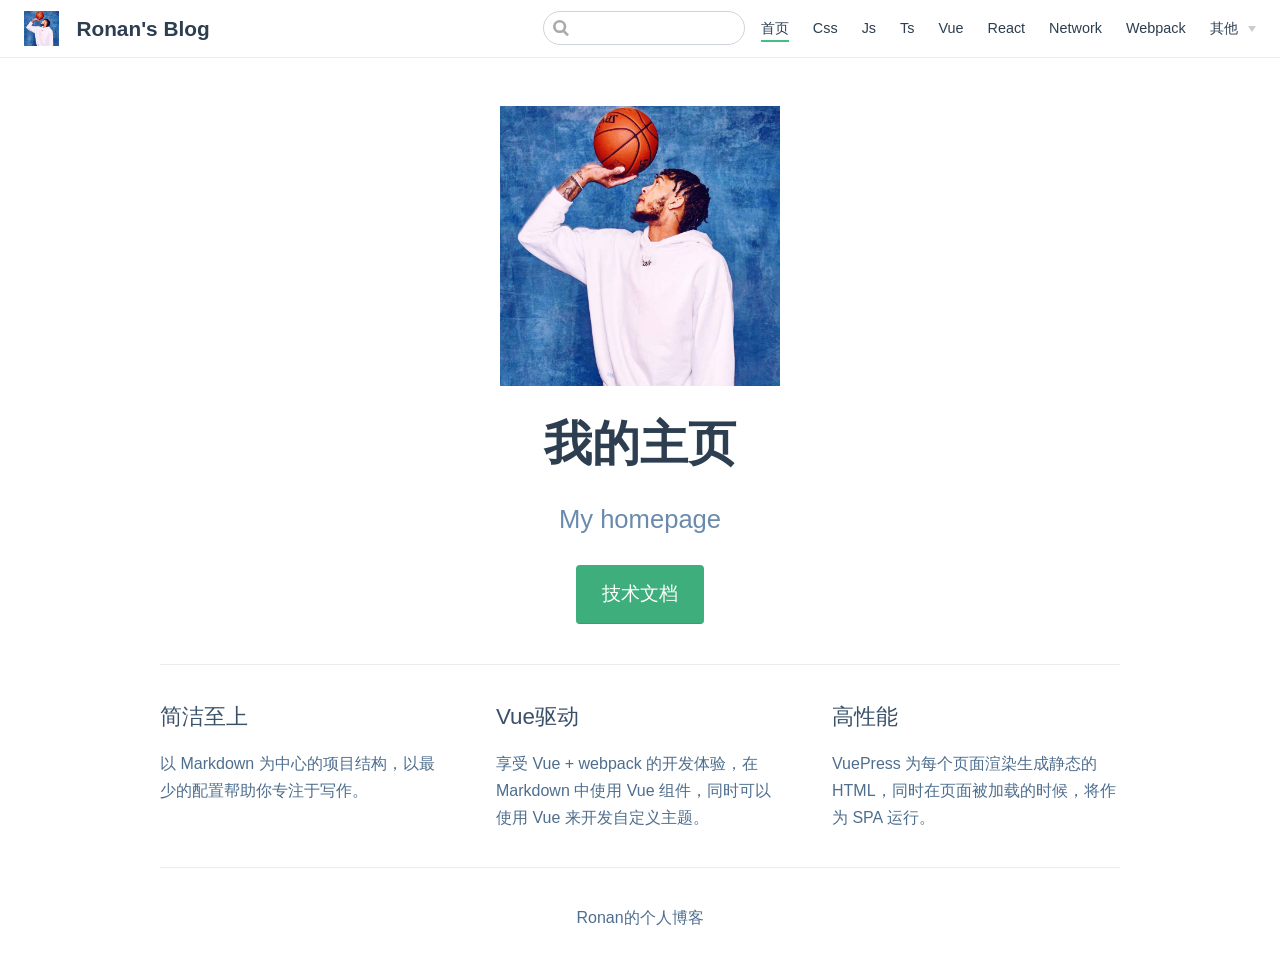
==== index.html @ 51b01c8b "deploy" ====
<!DOCTYPE html>
<html lang="en-US">
  <head>
    <meta charset="utf-8">
    <meta name="viewport" content="width=device-width,initial-scale=1">
    <title>Ronan&#39;s Blog</title>
    <meta name="generator" content="VuePress 1.5.2">
    <link rel="icon" href="/avatar.jpg">
    <meta name="description" content="">
    <link rel="preload" href="/assets/css/0.styles.a8180985.css" as="style"><link rel="preload" href="/assets/js/app.61e04154.js" as="script"><link rel="preload" href="/assets/js/2.c0ca23a3.js" as="script"><link rel="preload" href="/assets/js/12.03a104dc.js" as="script"><link rel="prefetch" href="/assets/js/10.abaa7297.js"><link rel="prefetch" href="/assets/js/11.dd31f22d.js"><link rel="prefetch" href="/assets/js/13.3b860361.js"><link rel="prefetch" href="/assets/js/14.fcea7c2c.js"><link rel="prefetch" href="/assets/js/15.51737c03.js"><link rel="prefetch" href="/assets/js/16.ee637a3b.js"><link rel="prefetch" href="/assets/js/3.476a41df.js"><link rel="prefetch" href="/assets/js/4.3ad5e0e9.js"><link rel="prefetch" href="/assets/js/5.bf45e4a1.js"><link rel="prefetch" href="/assets/js/6.fd3f259b.js"><link rel="prefetch" href="/assets/js/7.fe137c3b.js"><link rel="prefetch" href="/assets/js/8.6c9aad32.js"><link rel="prefetch" href="/assets/js/9.7fed79a0.js">
    <link rel="stylesheet" href="/assets/css/0.styles.a8180985.css">
  </head>
  <body>
    <div id="app" data-server-rendered="true"><div class="theme-container no-sidebar"><header class="navbar"><div class="sidebar-button"><svg xmlns="http://www.w3.org/2000/svg" aria-hidden="true" role="img" viewBox="0 0 448 512" class="icon"><path fill="currentColor" d="M436 124H12c-6.627 0-12-5.373-12-12V80c0-6.627 5.373-12 12-12h424c6.627 0 12 5.373 12 12v32c0 6.627-5.373 12-12 12zm0 160H12c-6.627 0-12-5.373-12-12v-32c0-6.627 5.373-12 12-12h424c6.627 0 12 5.373 12 12v32c0 6.627-5.373 12-12 12zm0 160H12c-6.627 0-12-5.373-12-12v-32c0-6.627 5.373-12 12-12h424c6.627 0 12 5.373 12 12v32c0 6.627-5.373 12-12 12z"></path></svg></div> <a href="/" aria-current="page" class="home-link router-link-exact-active router-link-active"><img src="/avatar.jpg" alt="Ronan's Blog" class="logo"> <span class="site-name can-hide">Ronan's Blog</span></a> <div class="links"><div class="search-box"><input aria-label="Search" autocomplete="off" spellcheck="false" value=""> <!----></div> <nav class="nav-links can-hide"><div class="nav-item"><a href="/" aria-current="page" class="nav-link router-link-exact-active router-link-active">
  首页
</a></div><div class="nav-item"><a href="/Css/" class="nav-link">
  Css
</a></div><div class="nav-item"><a href="/Js/" class="nav-link">
  Js
</a></div><div class="nav-item"><a href="/Ts/" class="nav-link">
  Ts
</a></div><div class="nav-item"><a href="/Vue/" class="nav-link">
  Vue
</a></div><div class="nav-item"><a href="/React/" class="nav-link">
  React
</a></div><div class="nav-item"><a href="/Network/" class="nav-link">
  Network
</a></div><div class="nav-item"><a href="/Webpack/" class="nav-link">
  Webpack
</a></div><div class="nav-item"><div class="dropdown-wrapper"><button type="button" aria-label="其他" class="dropdown-title"><span class="title">其他</span> <span class="arrow right"></span></button> <ul class="nav-dropdown" style="display:none;"><li class="dropdown-item"><!----> <a href="/Others/Git/" class="nav-link">
  Git
</a></li><li class="dropdown-item"><!----> <a href="/Others/Nginx/" class="nav-link">
  Nginx
</a></li><li class="dropdown-item"><!----> <a href="/Others/Algorithm/" class="nav-link">
  算法
</a></li><li class="dropdown-item"><!----> <a href="/Others/粤语/" class="nav-link">
  粤语
</a></li></ul></div></div> <!----></nav></div></header> <div class="sidebar-mask"></div> <aside class="sidebar"><nav class="nav-links"><div class="nav-item"><a href="/" aria-current="page" class="nav-link router-link-exact-active router-link-active">
  首页
</a></div><div class="nav-item"><a href="/Css/" class="nav-link">
  Css
</a></div><div class="nav-item"><a href="/Js/" class="nav-link">
  Js
</a></div><div class="nav-item"><a href="/Ts/" class="nav-link">
  Ts
</a></div><div class="nav-item"><a href="/Vue/" class="nav-link">
  Vue
</a></div><div class="nav-item"><a href="/React/" class="nav-link">
  React
</a></div><div class="nav-item"><a href="/Network/" class="nav-link">
  Network
</a></div><div class="nav-item"><a href="/Webpack/" class="nav-link">
  Webpack
</a></div><div class="nav-item"><div class="dropdown-wrapper"><button type="button" aria-label="其他" class="dropdown-title"><span class="title">其他</span> <span class="arrow right"></span></button> <ul class="nav-dropdown" style="display:none;"><li class="dropdown-item"><!----> <a href="/Others/Git/" class="nav-link">
  Git
</a></li><li class="dropdown-item"><!----> <a href="/Others/Nginx/" class="nav-link">
  Nginx
</a></li><li class="dropdown-item"><!----> <a href="/Others/Algorithm/" class="nav-link">
  算法
</a></li><li class="dropdown-item"><!----> <a href="/Others/粤语/" class="nav-link">
  粤语
</a></li></ul></div></div> <!----></nav>  <ul class="sidebar-links"><li><section class="sidebar-group depth-0"><p class="sidebar-heading open"><span>Home</span> <!----></p> <!----></section></li></ul> </aside> <main aria-labelledby="main-title" class="home"><header class="hero"><img src="/avatar.jpg" alt="hero"> <h1 id="main-title">
      我的主页
    </h1> <p class="description">
      My homepage
    </p> <p class="action"><a href="/frontend/css/" class="nav-link action-button">
  技术文档
</a></p></header> <div class="features"><div class="feature"><h2>简洁至上</h2> <p>以 Markdown 为中心的项目结构，以最少的配置帮助你专注于写作。</p></div><div class="feature"><h2>Vue驱动</h2> <p>享受 Vue + webpack 的开发体验，在 Markdown 中使用 Vue 组件，同时可以使用 Vue 来开发自定义主题。</p></div><div class="feature"><h2>高性能</h2> <p>VuePress 为每个页面渲染生成静态的 HTML，同时在页面被加载的时候，将作为 SPA 运行。</p></div></div> <div class="theme-default-content custom content__default"></div> <div class="footer">
    Ronan的个人博客
  </div></main></div><div class="global-ui"></div></div>
    <script src="/assets/js/app.61e04154.js" defer></script><script src="/assets/js/2.c0ca23a3.js" defer></script><script src="/assets/js/12.03a104dc.js" defer></script>
  </body>
</html>
---- assets/css/0.styles.a8180985.css ----
code[class*=language-],pre[class*=language-]{color:#ccc;background:none;font-family:Consolas,Monaco,Andale Mono,Ubuntu Mono,monospace;font-size:1em;text-align:left;white-space:pre;word-spacing:normal;word-break:normal;word-wrap:normal;line-height:1.5;-moz-tab-size:4;tab-size:4;-webkit-hyphens:none;-ms-hyphens:none;hyphens:none}pre[class*=language-]{padding:1em;margin:.5em 0;overflow:auto}:not(pre)>code[class*=language-],pre[class*=language-]{background:#2d2d2d}:not(pre)>code[class*=language-]{padding:.1em;border-radius:.3em;white-space:normal}.token.block-comment,.token.cdata,.token.comment,.token.doctype,.token.prolog{color:#999}.token.punctuation{color:#ccc}.token.attr-name,.token.deleted,.token.namespace,.token.tag{color:#e2777a}.token.function-name{color:#6196cc}.token.boolean,.token.function,.token.number{color:#f08d49}.token.class-name,.token.constant,.token.property,.token.symbol{color:#f8c555}.token.atrule,.token.builtin,.token.important,.token.keyword,.token.selector{color:#cc99cd}.token.attr-value,.token.char,.token.regex,.token.string,.token.variable{color:#7ec699}.token.entity,.token.operator,.token.url{color:#67cdcc}.token.bold,.token.important{font-weight:700}.token.italic{font-style:italic}.token.entity{cursor:help}.token.inserted{color:green}.theme-default-content code{color:#476582;padding:.25rem .5rem;margin:0;font-size:.85em;background-color:rgba(27,31,35,.05);border-radius:3px}.theme-default-content code .token.deleted{color:#ec5975}.theme-default-content code .token.inserted{color:#3eaf7c}.theme-default-content pre,.theme-default-content pre[class*=language-]{line-height:1.4;padding:1.25rem 1.5rem;margin:.85rem 0;background-color:#282c34;border-radius:6px;overflow:auto}.theme-default-content pre[class*=language-] code,.theme-default-content pre code{color:#fff;padding:0;background-color:transparent;border-radius:0}div[class*=language-]{position:relative;background-color:#282c34;border-radius:6px}div[class*=language-] .highlight-lines{-webkit-user-select:none;-ms-user-select:none;user-select:none;padding-top:1.3rem;position:absolute;top:0;left:0;width:100%;line-height:1.4}div[class*=language-] .highlight-lines .highlighted{background-color:rgba(0,0,0,.66)}div[class*=language-] pre,div[class*=language-] pre[class*=language-]{background:transparent;position:relative;z-index:1}div[class*=language-]:before{position:absolute;z-index:3;top:.8em;right:1em;font-size:.75rem;color:hsla(0,0%,100%,.4)}div[class*=language-]:not(.line-numbers-mode) .line-numbers-wrapper{display:none}div[class*=language-].line-numbers-mode .highlight-lines .highlighted{position:relative}div[class*=language-].line-numbers-mode .highlight-lines .highlighted:before{content:" ";position:absolute;z-index:3;left:0;top:0;display:block;width:3.5rem;height:100%;background-color:rgba(0,0,0,.66)}div[class*=language-].line-numbers-mode pre{padding-left:4.5rem;vertical-align:middle}div[class*=language-].line-numbers-mode .line-numbers-wrapper{position:absolute;top:0;width:3.5rem;text-align:center;color:hsla(0,0%,100%,.3);padding:1.25rem 0;line-height:1.4}div[class*=language-].line-numbers-mode .line-numbers-wrapper br{-webkit-user-select:none;-ms-user-select:none;user-select:none}div[class*=language-].line-numbers-mode .line-numbers-wrapper .line-number{position:relative;z-index:4;-webkit-user-select:none;-ms-user-select:none;user-select:none;font-size:.85em}div[class*=language-].line-numbers-mode:after{content:"";position:absolute;z-index:2;top:0;left:0;width:3.5rem;height:100%;border-radius:6px 0 0 6px;border-right:1px solid rgba(0,0,0,.66);background-color:#282c34}div[class~=language-js]:before{content:"js"}div[class~=language-ts]:before{content:"ts"}div[class~=language-html]:before{content:"html"}div[class~=language-md]:before{content:"md"}div[class~=language-vue]:before{content:"vue"}div[class~=language-css]:before{content:"css"}div[class~=language-sass]:before{content:"sass"}div[class~=language-scss]:before{content:"scss"}div[class~=language-less]:before{content:"less"}div[class~=language-stylus]:before{content:"stylus"}div[class~=language-go]:before{content:"go"}div[class~=language-java]:before{content:"java"}div[class~=language-c]:before{content:"c"}div[class~=language-sh]:before{content:"sh"}div[class~=language-yaml]:before{content:"yaml"}div[class~=language-py]:before{content:"py"}div[class~=language-docker]:before{content:"docker"}div[class~=language-dockerfile]:before{content:"dockerfile"}div[class~=language-makefile]:before{content:"makefile"}div[class~=language-javascript]:before{content:"js"}div[class~=language-typescript]:before{content:"ts"}div[class~=language-markup]:before{content:"html"}div[class~=language-markdown]:before{content:"md"}div[class~=language-json]:before{content:"json"}div[class~=language-ruby]:before{content:"rb"}div[class~=language-python]:before{content:"py"}div[class~=language-bash]:before{content:"sh"}div[class~=language-php]:before{content:"php"}.custom-block .custom-block-title{font-weight:600;margin-bottom:-.4rem}.custom-block.danger,.custom-block.tip,.custom-block.warning{padding:.1rem 1.5rem;border-left-width:.5rem;border-left-style:solid;margin:1rem 0}.custom-block.tip{background-color:#f3f5f7;border-color:#42b983}.custom-block.warning{background-color:rgba(255,229,100,.3);border-color:#e7c000;color:#6b5900}.custom-block.warning .custom-block-title{color:#b29400}.custom-block.warning a{color:#2c3e50}.custom-block.danger{background-color:#ffe6e6;border-color:#c00;color:#4d0000}.custom-block.danger .custom-block-title{color:#900}.custom-block.danger a{color:#2c3e50}.custom-block.details{display:block;position:relative;border-radius:2px;margin:1.6em 0;padding:1.6em;background-color:#eee}.custom-block.details h4{margin-top:0}.custom-block.details figure:last-child,.custom-block.details p:last-child{margin-bottom:0;padding-bottom:0}.custom-block.details summary{outline:none;cursor:pointer}.arrow{display:inline-block;width:0;height:0}.arrow.up{border-bottom:6px solid #ccc}.arrow.down,.arrow.up{border-left:4px solid transparent;border-right:4px solid transparent}.arrow.down{border-top:6px solid #ccc}.arrow.right{border-left:6px solid #ccc}.arrow.left,.arrow.right{border-top:4px solid transparent;border-bottom:4px solid transparent}.arrow.left{border-right:6px solid #ccc}.theme-default-content:not(.custom){max-width:740px;margin:0 auto;padding:2rem 2.5rem}@media (max-width:959px){.theme-default-content:not(.custom){padding:2rem}}@media (max-width:419px){.theme-default-content:not(.custom){padding:1.5rem}}.table-of-contents .badge{vertical-align:middle}body,html{padding:0;margin:0;background-color:#fff}body{font-family:-apple-system,BlinkMacSystemFont,Segoe UI,Roboto,Oxygen,Ubuntu,Cantarell,Fira Sans,Droid Sans,Helvetica Neue,sans-serif;-webkit-font-smoothing:antialiased;-moz-osx-font-smoothing:grayscale;font-size:16px;color:#2c3e50}.page{padding-left:20rem}.navbar{z-index:20;right:0;height:3.6rem;background-color:#fff;box-sizing:border-box;border-bottom:1px solid #eaecef}.navbar,.sidebar-mask{position:fixed;top:0;left:0}.sidebar-mask{z-index:9;width:100vw;height:100vh;display:none}.sidebar{font-size:16px;background-color:#fff;width:20rem;position:fixed;z-index:10;margin:0;top:3.6rem;left:0;bottom:0;box-sizing:border-box;border-right:1px solid #eaecef;overflow-y:auto}.theme-default-content:not(.custom)>:first-child{margin-top:3.6rem}.theme-default-content:not(.custom) a:hover{text-decoration:underline}.theme-default-content:not(.custom) p.demo{padding:1rem 1.5rem;border:1px solid #ddd;border-radius:4px}.theme-default-content:not(.custom) img{max-width:100%}.theme-default-content.custom{padding:0;margin:0}.theme-default-content.custom img{max-width:100%}a{font-weight:500;text-decoration:none}a,p a code{color:#3eaf7c}p a code{font-weight:400}kbd{background:#eee;border:.15rem solid #ddd;border-bottom:.25rem solid #ddd;border-radius:.15rem;padding:0 .15em}blockquote{font-size:1rem;color:#999;border-left:.2rem solid #dfe2e5;margin:1rem 0;padding:.25rem 0 .25rem 1rem}blockquote>p{margin:0}ol,ul{padding-left:1.2em}strong{font-weight:600}h1,h2,h3,h4,h5,h6{font-weight:600;line-height:1.25}.theme-default-content:not(.custom)>h1,.theme-default-content:not(.custom)>h2,.theme-default-content:not(.custom)>h3,.theme-default-content:not(.custom)>h4,.theme-default-content:not(.custom)>h5,.theme-default-content:not(.custom)>h6{margin-top:-3.1rem;padding-top:4.6rem;margin-bottom:0}.theme-default-content:not(.custom)>h1:first-child,.theme-default-content:not(.custom)>h2:first-child,.theme-default-content:not(.custom)>h3:first-child,.theme-default-content:not(.custom)>h4:first-child,.theme-default-content:not(.custom)>h5:first-child,.theme-default-content:not(.custom)>h6:first-child{margin-top:-1.5rem;margin-bottom:1rem}.theme-default-content:not(.custom)>h1:first-child+.custom-block,.theme-default-content:not(.custom)>h1:first-child+p,.theme-default-content:not(.custom)>h1:first-child+pre,.theme-default-content:not(.custom)>h2:first-child+.custom-block,.theme-default-content:not(.custom)>h2:first-child+p,.theme-default-content:not(.custom)>h2:first-child+pre,.theme-default-content:not(.custom)>h3:first-child+.custom-block,.theme-default-content:not(.custom)>h3:first-child+p,.theme-default-content:not(.custom)>h3:first-child+pre,.theme-default-content:not(.custom)>h4:first-child+.custom-block,.theme-default-content:not(.custom)>h4:first-child+p,.theme-default-content:not(.custom)>h4:first-child+pre,.theme-default-content:not(.custom)>h5:first-child+.custom-block,.theme-default-content:not(.custom)>h5:first-child+p,.theme-default-content:not(.custom)>h5:first-child+pre,.theme-default-content:not(.custom)>h6:first-child+.custom-block,.theme-default-content:not(.custom)>h6:first-child+p,.theme-default-content:not(.custom)>h6:first-child+pre{margin-top:2rem}h1:hover .header-anchor,h2:hover .header-anchor,h3:hover .header-anchor,h4:hover .header-anchor,h5:hover .header-anchor,h6:hover .header-anchor{opacity:1}h1{font-size:2.2rem}h2{font-size:1.65rem;padding-bottom:.3rem;border-bottom:1px solid #eaecef}h3{font-size:1.35rem}a.header-anchor{font-size:.85em;float:left;margin-left:-.87em;padding-right:.23em;margin-top:.125em;opacity:0}a.header-anchor:hover{text-decoration:none}.line-number,code,kbd{font-family:source-code-pro,Menlo,Monaco,Consolas,Courier New,monospace}ol,p,ul{line-height:1.7}hr{border:0;border-top:1px solid #eaecef}table{border-collapse:collapse;margin:1rem 0;display:block;overflow-x:auto}tr{border-top:1px solid #dfe2e5}tr:nth-child(2n){background-color:#f6f8fa}td,th{border:1px solid #dfe2e5;padding:.6em 1em}.theme-container.sidebar-open .sidebar-mask{display:block}.theme-container.no-navbar .theme-default-content:not(.custom)>h1,.theme-container.no-navbar h2,.theme-container.no-navbar h3,.theme-container.no-navbar h4,.theme-container.no-navbar h5,.theme-container.no-navbar h6{margin-top:1.5rem;padding-top:0}.theme-container.no-navbar .sidebar{top:0}@media (min-width:720px){.theme-container.no-sidebar .sidebar{display:none}.theme-container.no-sidebar .page{padding-left:0}}@media (max-width:959px){.sidebar{font-size:15px;width:16.4rem}.page{padding-left:16.4rem}}@media (max-width:719px){.sidebar{top:0;padding-top:3.6rem;transform:translateX(-100%);transition:transform .2s ease}.page{padding-left:0}.theme-container.sidebar-open .sidebar{transform:translateX(0)}.theme-container.no-navbar .sidebar{padding-top:0}}@media (max-width:419px){h1{font-size:1.9rem}.theme-default-content div[class*=language-]{margin:.85rem -1.5rem;border-radius:0}}#nprogress{pointer-events:none}#nprogress .bar{background:#3eaf7c;position:fixed;z-index:1031;top:0;left:0;width:100%;height:2px}#nprogress .peg{display:block;position:absolute;right:0;width:100px;height:100%;box-shadow:0 0 10px #3eaf7c,0 0 5px #3eaf7c;opacity:1;transform:rotate(3deg) translateY(-4px)}#nprogress .spinner{display:block;position:fixed;z-index:1031;top:15px;right:15px}#nprogress .spinner-icon{width:18px;height:18px;box-sizing:border-box;border-color:#3eaf7c transparent transparent #3eaf7c;border-style:solid;border-width:2px;border-radius:50%;animation:nprogress-spinner .4s linear infinite}.nprogress-custom-parent{overflow:hidden;position:relative}.nprogress-custom-parent #nprogress .bar,.nprogress-custom-parent #nprogress .spinner{position:absolute}@keyframes nprogress-spinner{0%{transform:rotate(0deg)}to{transform:rotate(1turn)}}.icon.outbound{color:#aaa;display:inline-block;vertical-align:middle;position:relative;top:-1px}.home{padding:3.6rem 2rem 0;max-width:960px;margin:0 auto;display:block}.home .hero{text-align:center}.home .hero img{max-width:100%;max-height:280px;display:block;margin:3rem auto 1.5rem}.home .hero h1{font-size:3rem}.home .hero .action,.home .hero .description,.home .hero h1{margin:1.8rem auto}.home .hero .description{max-width:35rem;font-size:1.6rem;line-height:1.3;color:#6a8bad}.home .hero .action-button{display:inline-block;font-size:1.2rem;color:#fff;background-color:#3eaf7c;padding:.8rem 1.6rem;border-radius:4px;transition:background-color .1s ease;box-sizing:border-box;border-bottom:1px solid #389d70}.home .hero .action-button:hover{background-color:#4abf8a}.home .features{border-top:1px solid #eaecef;padding:1.2rem 0;margin-top:2.5rem;display:flex;flex-wrap:wrap;align-items:flex-start;align-content:stretch;justify-content:space-between}.home .feature{flex-grow:1;flex-basis:30%;max-width:30%}.home .feature h2{font-size:1.4rem;font-weight:500;border-bottom:none;padding-bottom:0;color:#3a5169}.home .feature p{color:#4e6e8e}.home .footer{padding:2.5rem;border-top:1px solid #eaecef;text-align:center;color:#4e6e8e}@media (max-width:719px){.home .features{flex-direction:column}.home .feature{max-width:100%;padding:0 2.5rem}}@media (max-width:419px){.home{padding-left:1.5rem;padding-right:1.5rem}.home .hero img{max-height:210px;margin:2rem auto 1.2rem}.home .hero h1{font-size:2rem}.home .hero .action,.home .hero .description,.home .hero h1{margin:1.2rem auto}.home .hero .description{font-size:1.2rem}.home .hero .action-button{font-size:1rem;padding:.6rem 1.2rem}.home .feature h2{font-size:1.25rem}}.search-box{display:inline-block;position:relative;margin-right:1rem}.search-box input{cursor:text;width:10rem;height:2rem;color:#4e6e8e;display:inline-block;border:1px solid #cfd4db;border-radius:2rem;font-size:.9rem;line-height:2rem;padding:0 .5rem 0 2rem;outline:none;transition:all .2s ease;background:#fff url(/assets/img/search.83621669.svg) .6rem .5rem no-repeat;background-size:1rem}.search-box input:focus{cursor:auto;border-color:#3eaf7c}.search-box .suggestions{background:#fff;width:20rem;position:absolute;top:2rem;border:1px solid #cfd4db;border-radius:6px;padding:.4rem;list-style-type:none}.search-box .suggestions.align-right{right:0}.search-box .suggestion{line-height:1.4;padding:.4rem .6rem;border-radius:4px;cursor:pointer}.search-box .suggestion a{white-space:normal;color:#5d82a6}.search-box .suggestion a .page-title{font-weight:600}.search-box .suggestion a .header{font-size:.9em;margin-left:.25em}.search-box .suggestion.focused{background-color:#f3f4f5}.search-box .suggestion.focused a{color:#3eaf7c}@media (max-width:959px){.search-box input{cursor:pointer;width:0;border-color:transparent;position:relative}.search-box input:focus{cursor:text;left:0;width:10rem}}@media (-ms-high-contrast:none){.search-box input{height:2rem}}@media (max-width:959px) and (min-width:719px){.search-box .suggestions{left:0}}@media (max-width:719px){.search-box{margin-right:0}.search-box input{left:1rem}.search-box .suggestions{right:0}}@media (max-width:419px){.search-box .suggestions{width:calc(100vw - 4rem)}.search-box input:focus{width:8rem}}.sidebar-button{cursor:pointer;display:none;width:1.25rem;height:1.25rem;position:absolute;padding:.6rem;top:.6rem;left:1rem}.sidebar-button .icon{display:block;width:1.25rem;height:1.25rem}@media (max-width:719px){.sidebar-button{display:block}}.dropdown-enter,.dropdown-leave-to{height:0!important}.dropdown-wrapper{cursor:pointer}.dropdown-wrapper .dropdown-title{display:block;font-size:.9rem;font-family:inherit;cursor:inherit;padding:inherit;line-height:1.4rem;background:transparent;border:none;font-weight:500;color:#2c3e50}.dropdown-wrapper .dropdown-title:hover{border-color:transparent}.dropdown-wrapper .dropdown-title .arrow{vertical-align:middle;margin-top:-1px;margin-left:.4rem}.dropdown-wrapper .nav-dropdown .dropdown-item{color:inherit;line-height:1.7rem}.dropdown-wrapper .nav-dropdown .dropdown-item h4{margin:.45rem 0 0;border-top:1px solid #eee;padding:.45rem 1.5rem 0 1.25rem}.dropdown-wrapper .nav-dropdown .dropdown-item .dropdown-subitem-wrapper{padding:0;list-style:none}.dropdown-wrapper .nav-dropdown .dropdown-item .dropdown-subitem-wrapper .dropdown-subitem{font-size:.9em}.dropdown-wrapper .nav-dropdown .dropdown-item a{display:block;line-height:1.7rem;position:relative;border-bottom:none;font-weight:400;margin-bottom:0;padding:0 1.5rem 0 1.25rem}.dropdown-wrapper .nav-dropdown .dropdown-item a.router-link-active,.dropdown-wrapper .nav-dropdown .dropdown-item a:hover{color:#3eaf7c}.dropdown-wrapper .nav-dropdown .dropdown-item a.router-link-active:after{content:"";width:0;height:0;border-left:5px solid #3eaf7c;border-top:3px solid transparent;border-bottom:3px solid transparent;position:absolute;top:calc(50% - 2px);left:9px}.dropdown-wrapper .nav-dropdown .dropdown-item:first-child h4{margin-top:0;padding-top:0;border-top:0}@media (max-width:719px){.dropdown-wrapper.open .dropdown-title{margin-bottom:.5rem}.dropdown-wrapper .dropdown-title{font-weight:600;font-size:inherit}.dropdown-wrapper .dropdown-title:hover{color:#3eaf7c}.dropdown-wrapper .nav-dropdown{transition:height .1s ease-out;overflow:hidden}.dropdown-wrapper .nav-dropdown .dropdown-item h4{border-top:0;margin-top:0;padding-top:0}.dropdown-wrapper .nav-dropdown .dropdown-item>a,.dropdown-wrapper .nav-dropdown .dropdown-item h4{font-size:15px;line-height:2rem}.dropdown-wrapper .nav-dropdown .dropdown-item .dropdown-subitem{font-size:14px;padding-left:1rem}}@media (min-width:719px){.dropdown-wrapper{height:1.8rem}.dropdown-wrapper.open .nav-dropdown,.dropdown-wrapper:hover .nav-dropdown{display:block!important}.dropdown-wrapper.open:blur{display:none}.dropdown-wrapper .dropdown-title .arrow{border-left:4px solid transparent;border-right:4px solid transparent;border-top:6px solid #ccc;border-bottom:0}.dropdown-wrapper .nav-dropdown{display:none;height:auto!important;box-sizing:border-box;max-height:calc(100vh - 2.7rem);overflow-y:auto;position:absolute;top:100%;right:0;background-color:#fff;padding:.6rem 0;border:1px solid;border-color:#ddd #ddd #ccc;text-align:left;border-radius:.25rem;white-space:nowrap;margin:0}}.nav-links{display:inline-block}.nav-links a{line-height:1.4rem;color:inherit}.nav-links a.router-link-active,.nav-links a:hover{color:#3eaf7c}.nav-links .nav-item{position:relative;display:inline-block;margin-left:1.5rem;line-height:2rem}.nav-links .nav-item:first-child{margin-left:0}.nav-links .repo-link{margin-left:1.5rem}@media (max-width:719px){.nav-links .nav-item,.nav-links .repo-link{margin-left:0}}@media (min-width:719px){.nav-links a.router-link-active,.nav-links a:hover{color:#2c3e50}.nav-item>a:not(.external).router-link-active,.nav-item>a:not(.external):hover{margin-bottom:-2px;border-bottom:2px solid #46bd87}}.navbar{padding:.7rem 1.5rem;line-height:2.2rem}.navbar a,.navbar img,.navbar span{display:inline-block}.navbar .logo{height:2.2rem;min-width:2.2rem;margin-right:.8rem;vertical-align:top}.navbar .site-name{font-size:1.3rem;font-weight:600;color:#2c3e50;position:relative}.navbar .links{padding-left:1.5rem;box-sizing:border-box;background-color:#fff;white-space:nowrap;font-size:.9rem;position:absolute;right:1.5rem;top:.7rem;display:flex}.navbar .links .search-box{flex:0 0 auto;vertical-align:top}@media (max-width:719px){.navbar{padding-left:4rem}.navbar .can-hide{display:none}.navbar .links{padding-left:1.5rem}.navbar .site-name{width:calc(100vw - 9.4rem);overflow:hidden;white-space:nowrap;text-overflow:ellipsis}}.page-edit{max-width:740px;margin:0 auto;padding:2rem 2.5rem}@media (max-width:959px){.page-edit{padding:2rem}}@media (max-width:419px){.page-edit{padding:1.5rem}}.page-edit{padding-top:1rem;padding-bottom:1rem;overflow:auto}.page-edit .edit-link{display:inline-block}.page-edit .edit-link a{color:#4e6e8e;margin-right:.25rem}.page-edit .last-updated{float:right;font-size:.9em}.page-edit .last-updated .prefix{font-weight:500;color:#4e6e8e}.page-edit .last-updated .time{font-weight:400;color:#aaa}@media (max-width:719px){.page-edit .edit-link{margin-bottom:.5rem}.page-edit .last-updated{font-size:.8em;float:none;text-align:left}}.page-nav{max-width:740px;margin:0 auto;padding:2rem 2.5rem}@media (max-width:959px){.page-nav{padding:2rem}}@media (max-width:419px){.page-nav{padding:1.5rem}}.page-nav{padding-top:1rem;padding-bottom:0}.page-nav .inner{min-height:2rem;margin-top:0;border-top:1px solid #eaecef;padding-top:1rem;overflow:auto}.page-nav .next{float:right}.page{padding-bottom:2rem;display:block}.sidebar-group .sidebar-group{padding-left:.5em}.sidebar-group:not(.collapsable) .sidebar-heading:not(.clickable){cursor:auto;color:inherit}.sidebar-group.is-sub-group{padding-left:0}.sidebar-group.is-sub-group>.sidebar-heading{font-size:.95em;line-height:1.4;font-weight:400;padding-left:2rem}.sidebar-group.is-sub-group>.sidebar-heading:not(.clickable){opacity:.5}.sidebar-group.is-sub-group>.sidebar-group-items{padding-left:1rem}.sidebar-group.is-sub-group>.sidebar-group-items>li>.sidebar-link{font-size:.95em;border-left:none}.sidebar-group.depth-2>.sidebar-heading{border-left:none}.sidebar-heading{color:#2c3e50;transition:color .15s ease;cursor:pointer;font-size:1.1em;font-weight:700;padding:.35rem 1.5rem .35rem 1.25rem;width:100%;box-sizing:border-box;margin:0;border-left:.25rem solid transparent}.sidebar-heading.open,.sidebar-heading:hover{color:inherit}.sidebar-heading .arrow{position:relative;top:-.12em;left:.5em}.sidebar-heading.clickable.active{font-weight:600;color:#3eaf7c;border-left-color:#3eaf7c}.sidebar-heading.clickable:hover{color:#3eaf7c}.sidebar-group-items{transition:height .1s ease-out;font-size:.95em;overflow:hidden}.sidebar .sidebar-sub-headers{padding-left:1rem;font-size:.95em}a.sidebar-link{font-size:1em;font-weight:400;display:inline-block;color:#2c3e50;border-left:.25rem solid transparent;padding:.35rem 1rem .35rem 1.25rem;line-height:1.4;width:100%;box-sizing:border-box}a.sidebar-link:hover{color:#3eaf7c}a.sidebar-link.active{font-weight:600;color:#3eaf7c;border-left-color:#3eaf7c}.sidebar-group a.sidebar-link{padding-left:2rem}.sidebar-sub-headers a.sidebar-link{padding-top:.25rem;padding-bottom:.25rem;border-left:none}.sidebar-sub-headers a.sidebar-link.active{font-weight:500}.sidebar ul{padding:0;margin:0;list-style-type:none}.sidebar a{display:inline-block}.sidebar .nav-links{display:none;border-bottom:1px solid #eaecef;padding:.5rem 0 .75rem}.sidebar .nav-links a{font-weight:600}.sidebar .nav-links .nav-item,.sidebar .nav-links .repo-link{display:block;line-height:1.25rem;font-size:1.1em;padding:.5rem 0 .5rem 1.5rem}.sidebar>.sidebar-links{padding:1.5rem 0}.sidebar>.sidebar-links>li>a.sidebar-link{font-size:1.1em;line-height:1.7;font-weight:700}.sidebar>.sidebar-links>li:not(:first-child){margin-top:.75rem}@media (max-width:719px){.sidebar .nav-links{display:block}.sidebar .nav-links .dropdown-wrapper .nav-dropdown .dropdown-item a.router-link-active:after{top:calc(1rem - 2px)}.sidebar>.sidebar-links{padding:1rem 0}}.badge[data-v-969ca858]{display:inline-block;font-size:14px;height:18px;line-height:18px;border-radius:3px;padding:0 6px;color:#fff}.badge.green[data-v-969ca858],.badge.tip[data-v-969ca858],.badge[data-v-969ca858]{background-color:#42b983}.badge.error[data-v-969ca858]{background-color:#da5961}.badge.warn[data-v-969ca858],.badge.warning[data-v-969ca858],.badge.yellow[data-v-969ca858]{background-color:#e7c000}.badge+.badge[data-v-969ca858]{margin-left:5px}
---- assets/css/0.styles.a8180985.css ----
code[class*=language-],pre[class*=language-]{color:#ccc;background:none;font-family:Consolas,Monaco,Andale Mono,Ubuntu Mono,monospace;font-size:1em;text-align:left;white-space:pre;word-spacing:normal;word-break:normal;word-wrap:normal;line-height:1.5;-moz-tab-size:4;tab-size:4;-webkit-hyphens:none;-ms-hyphens:none;hyphens:none}pre[class*=language-]{padding:1em;margin:.5em 0;overflow:auto}:not(pre)>code[class*=language-],pre[class*=language-]{background:#2d2d2d}:not(pre)>code[class*=language-]{padding:.1em;border-radius:.3em;white-space:normal}.token.block-comment,.token.cdata,.token.comment,.token.doctype,.token.prolog{color:#999}.token.punctuation{color:#ccc}.token.attr-name,.token.deleted,.token.namespace,.token.tag{color:#e2777a}.token.function-name{color:#6196cc}.token.boolean,.token.function,.token.number{color:#f08d49}.token.class-name,.token.constant,.token.property,.token.symbol{color:#f8c555}.token.atrule,.token.builtin,.token.important,.token.keyword,.token.selector{color:#cc99cd}.token.attr-value,.token.char,.token.regex,.token.string,.token.variable{color:#7ec699}.token.entity,.token.operator,.token.url{color:#67cdcc}.token.bold,.token.important{font-weight:700}.token.italic{font-style:italic}.token.entity{cursor:help}.token.inserted{color:green}.theme-default-content code{color:#476582;padding:.25rem .5rem;margin:0;font-size:.85em;background-color:rgba(27,31,35,.05);border-radius:3px}.theme-default-content code .token.deleted{color:#ec5975}.theme-default-content code .token.inserted{color:#3eaf7c}.theme-default-content pre,.theme-default-content pre[class*=language-]{line-height:1.4;padding:1.25rem 1.5rem;margin:.85rem 0;background-color:#282c34;border-radius:6px;overflow:auto}.theme-default-content pre[class*=language-] code,.theme-default-content pre code{color:#fff;padding:0;background-color:transparent;border-radius:0}div[class*=language-]{position:relative;background-color:#282c34;border-radius:6px}div[class*=language-] .highlight-lines{-webkit-user-select:none;-ms-user-select:none;user-select:none;padding-top:1.3rem;position:absolute;top:0;left:0;width:100%;line-height:1.4}div[class*=language-] .highlight-lines .highlighted{background-color:rgba(0,0,0,.66)}div[class*=language-] pre,div[class*=language-] pre[class*=language-]{background:transparent;position:relative;z-index:1}div[class*=language-]:before{position:absolute;z-index:3;top:.8em;right:1em;font-size:.75rem;color:hsla(0,0%,100%,.4)}div[class*=language-]:not(.line-numbers-mode) .line-numbers-wrapper{display:none}div[class*=language-].line-numbers-mode .highlight-lines .highlighted{position:relative}div[class*=language-].line-numbers-mode .highlight-lines .highlighted:before{content:" ";position:absolute;z-index:3;left:0;top:0;display:block;width:3.5rem;height:100%;background-color:rgba(0,0,0,.66)}div[class*=language-].line-numbers-mode pre{padding-left:4.5rem;vertical-align:middle}div[class*=language-].line-numbers-mode .line-numbers-wrapper{position:absolute;top:0;width:3.5rem;text-align:center;color:hsla(0,0%,100%,.3);padding:1.25rem 0;line-height:1.4}div[class*=language-].line-numbers-mode .line-numbers-wrapper br{-webkit-user-select:none;-ms-user-select:none;user-select:none}div[class*=language-].line-numbers-mode .line-numbers-wrapper .line-number{position:relative;z-index:4;-webkit-user-select:none;-ms-user-select:none;user-select:none;font-size:.85em}div[class*=language-].line-numbers-mode:after{content:"";position:absolute;z-index:2;top:0;left:0;width:3.5rem;height:100%;border-radius:6px 0 0 6px;border-right:1px solid rgba(0,0,0,.66);background-color:#282c34}div[class~=language-js]:before{content:"js"}div[class~=language-ts]:before{content:"ts"}div[class~=language-html]:before{content:"html"}div[class~=language-md]:before{content:"md"}div[class~=language-vue]:before{content:"vue"}div[class~=language-css]:before{content:"css"}div[class~=language-sass]:before{content:"sass"}div[class~=language-scss]:before{content:"scss"}div[class~=language-less]:before{content:"less"}div[class~=language-stylus]:before{content:"stylus"}div[class~=language-go]:before{content:"go"}div[class~=language-java]:before{content:"java"}div[class~=language-c]:before{content:"c"}div[class~=language-sh]:before{content:"sh"}div[class~=language-yaml]:before{content:"yaml"}div[class~=language-py]:before{content:"py"}div[class~=language-docker]:before{content:"docker"}div[class~=language-dockerfile]:before{content:"dockerfile"}div[class~=language-makefile]:before{content:"makefile"}div[class~=language-javascript]:before{content:"js"}div[class~=language-typescript]:before{content:"ts"}div[class~=language-markup]:before{content:"html"}div[class~=language-markdown]:before{content:"md"}div[class~=language-json]:before{content:"json"}div[class~=language-ruby]:before{content:"rb"}div[class~=language-python]:before{content:"py"}div[class~=language-bash]:before{content:"sh"}div[class~=language-php]:before{content:"php"}.custom-block .custom-block-title{font-weight:600;margin-bottom:-.4rem}.custom-block.danger,.custom-block.tip,.custom-block.warning{padding:.1rem 1.5rem;border-left-width:.5rem;border-left-style:solid;margin:1rem 0}.custom-block.tip{background-color:#f3f5f7;border-color:#42b983}.custom-block.warning{background-color:rgba(255,229,100,.3);border-color:#e7c000;color:#6b5900}.custom-block.warning .custom-block-title{color:#b29400}.custom-block.warning a{color:#2c3e50}.custom-block.danger{background-color:#ffe6e6;border-color:#c00;color:#4d0000}.custom-block.danger .custom-block-title{color:#900}.custom-block.danger a{color:#2c3e50}.custom-block.details{display:block;position:relative;border-radius:2px;margin:1.6em 0;padding:1.6em;background-color:#eee}.custom-block.details h4{margin-top:0}.custom-block.details figure:last-child,.custom-block.details p:last-child{margin-bottom:0;padding-bottom:0}.custom-block.details summary{outline:none;cursor:pointer}.arrow{display:inline-block;width:0;height:0}.arrow.up{border-bottom:6px solid #ccc}.arrow.down,.arrow.up{border-left:4px solid transparent;border-right:4px solid transparent}.arrow.down{border-top:6px solid #ccc}.arrow.right{border-left:6px solid #ccc}.arrow.left,.arrow.right{border-top:4px solid transparent;border-bottom:4px solid transparent}.arrow.left{border-right:6px solid #ccc}.theme-default-content:not(.custom){max-width:740px;margin:0 auto;padding:2rem 2.5rem}@media (max-width:959px){.theme-default-content:not(.custom){padding:2rem}}@media (max-width:419px){.theme-default-content:not(.custom){padding:1.5rem}}.table-of-contents .badge{vertical-align:middle}body,html{padding:0;margin:0;background-color:#fff}body{font-family:-apple-system,BlinkMacSystemFont,Segoe UI,Roboto,Oxygen,Ubuntu,Cantarell,Fira Sans,Droid Sans,Helvetica Neue,sans-serif;-webkit-font-smoothing:antialiased;-moz-osx-font-smoothing:grayscale;font-size:16px;color:#2c3e50}.page{padding-left:20rem}.navbar{z-index:20;right:0;height:3.6rem;background-color:#fff;box-sizing:border-box;border-bottom:1px solid #eaecef}.navbar,.sidebar-mask{position:fixed;top:0;left:0}.sidebar-mask{z-index:9;width:100vw;height:100vh;display:none}.sidebar{font-size:16px;background-color:#fff;width:20rem;position:fixed;z-index:10;margin:0;top:3.6rem;left:0;bottom:0;box-sizing:border-box;border-right:1px solid #eaecef;overflow-y:auto}.theme-default-content:not(.custom)>:first-child{margin-top:3.6rem}.theme-default-content:not(.custom) a:hover{text-decoration:underline}.theme-default-content:not(.custom) p.demo{padding:1rem 1.5rem;border:1px solid #ddd;border-radius:4px}.theme-default-content:not(.custom) img{max-width:100%}.theme-default-content.custom{padding:0;margin:0}.theme-default-content.custom img{max-width:100%}a{font-weight:500;text-decoration:none}a,p a code{color:#3eaf7c}p a code{font-weight:400}kbd{background:#eee;border:.15rem solid #ddd;border-bottom:.25rem solid #ddd;border-radius:.15rem;padding:0 .15em}blockquote{font-size:1rem;color:#999;border-left:.2rem solid #dfe2e5;margin:1rem 0;padding:.25rem 0 .25rem 1rem}blockquote>p{margin:0}ol,ul{padding-left:1.2em}strong{font-weight:600}h1,h2,h3,h4,h5,h6{font-weight:600;line-height:1.25}.theme-default-content:not(.custom)>h1,.theme-default-content:not(.custom)>h2,.theme-default-content:not(.custom)>h3,.theme-default-content:not(.custom)>h4,.theme-default-content:not(.custom)>h5,.theme-default-content:not(.custom)>h6{margin-top:-3.1rem;padding-top:4.6rem;margin-bottom:0}.theme-default-content:not(.custom)>h1:first-child,.theme-default-content:not(.custom)>h2:first-child,.theme-default-content:not(.custom)>h3:first-child,.theme-default-content:not(.custom)>h4:first-child,.theme-default-content:not(.custom)>h5:first-child,.theme-default-content:not(.custom)>h6:first-child{margin-top:-1.5rem;margin-bottom:1rem}.theme-default-content:not(.custom)>h1:first-child+.custom-block,.theme-default-content:not(.custom)>h1:first-child+p,.theme-default-content:not(.custom)>h1:first-child+pre,.theme-default-content:not(.custom)>h2:first-child+.custom-block,.theme-default-content:not(.custom)>h2:first-child+p,.theme-default-content:not(.custom)>h2:first-child+pre,.theme-default-content:not(.custom)>h3:first-child+.custom-block,.theme-default-content:not(.custom)>h3:first-child+p,.theme-default-content:not(.custom)>h3:first-child+pre,.theme-default-content:not(.custom)>h4:first-child+.custom-block,.theme-default-content:not(.custom)>h4:first-child+p,.theme-default-content:not(.custom)>h4:first-child+pre,.theme-default-content:not(.custom)>h5:first-child+.custom-block,.theme-default-content:not(.custom)>h5:first-child+p,.theme-default-content:not(.custom)>h5:first-child+pre,.theme-default-content:not(.custom)>h6:first-child+.custom-block,.theme-default-content:not(.custom)>h6:first-child+p,.theme-default-content:not(.custom)>h6:first-child+pre{margin-top:2rem}h1:hover .header-anchor,h2:hover .header-anchor,h3:hover .header-anchor,h4:hover .header-anchor,h5:hover .header-anchor,h6:hover .header-anchor{opacity:1}h1{font-size:2.2rem}h2{font-size:1.65rem;padding-bottom:.3rem;border-bottom:1px solid #eaecef}h3{font-size:1.35rem}a.header-anchor{font-size:.85em;float:left;margin-left:-.87em;padding-right:.23em;margin-top:.125em;opacity:0}a.header-anchor:hover{text-decoration:none}.line-number,code,kbd{font-family:source-code-pro,Menlo,Monaco,Consolas,Courier New,monospace}ol,p,ul{line-height:1.7}hr{border:0;border-top:1px solid #eaecef}table{border-collapse:collapse;margin:1rem 0;display:block;overflow-x:auto}tr{border-top:1px solid #dfe2e5}tr:nth-child(2n){background-color:#f6f8fa}td,th{border:1px solid #dfe2e5;padding:.6em 1em}.theme-container.sidebar-open .sidebar-mask{display:block}.theme-container.no-navbar .theme-default-content:not(.custom)>h1,.theme-container.no-navbar h2,.theme-container.no-navbar h3,.theme-container.no-navbar h4,.theme-container.no-navbar h5,.theme-container.no-navbar h6{margin-top:1.5rem;padding-top:0}.theme-container.no-navbar .sidebar{top:0}@media (min-width:720px){.theme-container.no-sidebar .sidebar{display:none}.theme-container.no-sidebar .page{padding-left:0}}@media (max-width:959px){.sidebar{font-size:15px;width:16.4rem}.page{padding-left:16.4rem}}@media (max-width:719px){.sidebar{top:0;padding-top:3.6rem;transform:translateX(-100%);transition:transform .2s ease}.page{padding-left:0}.theme-container.sidebar-open .sidebar{transform:translateX(0)}.theme-container.no-navbar .sidebar{padding-top:0}}@media (max-width:419px){h1{font-size:1.9rem}.theme-default-content div[class*=language-]{margin:.85rem -1.5rem;border-radius:0}}#nprogress{pointer-events:none}#nprogress .bar{background:#3eaf7c;position:fixed;z-index:1031;top:0;left:0;width:100%;height:2px}#nprogress .peg{display:block;position:absolute;right:0;width:100px;height:100%;box-shadow:0 0 10px #3eaf7c,0 0 5px #3eaf7c;opacity:1;transform:rotate(3deg) translateY(-4px)}#nprogress .spinner{display:block;position:fixed;z-index:1031;top:15px;right:15px}#nprogress .spinner-icon{width:18px;height:18px;box-sizing:border-box;border-color:#3eaf7c transparent transparent #3eaf7c;border-style:solid;border-width:2px;border-radius:50%;animation:nprogress-spinner .4s linear infinite}.nprogress-custom-parent{overflow:hidden;position:relative}.nprogress-custom-parent #nprogress .bar,.nprogress-custom-parent #nprogress .spinner{position:absolute}@keyframes nprogress-spinner{0%{transform:rotate(0deg)}to{transform:rotate(1turn)}}.icon.outbound{color:#aaa;display:inline-block;vertical-align:middle;position:relative;top:-1px}.home{padding:3.6rem 2rem 0;max-width:960px;margin:0 auto;display:block}.home .hero{text-align:center}.home .hero img{max-width:100%;max-height:280px;display:block;margin:3rem auto 1.5rem}.home .hero h1{font-size:3rem}.home .hero .action,.home .hero .description,.home .hero h1{margin:1.8rem auto}.home .hero .description{max-width:35rem;font-size:1.6rem;line-height:1.3;color:#6a8bad}.home .hero .action-button{display:inline-block;font-size:1.2rem;color:#fff;background-color:#3eaf7c;padding:.8rem 1.6rem;border-radius:4px;transition:background-color .1s ease;box-sizing:border-box;border-bottom:1px solid #389d70}.home .hero .action-button:hover{background-color:#4abf8a}.home .features{border-top:1px solid #eaecef;padding:1.2rem 0;margin-top:2.5rem;display:flex;flex-wrap:wrap;align-items:flex-start;align-content:stretch;justify-content:space-between}.home .feature{flex-grow:1;flex-basis:30%;max-width:30%}.home .feature h2{font-size:1.4rem;font-weight:500;border-bottom:none;padding-bottom:0;color:#3a5169}.home .feature p{color:#4e6e8e}.home .footer{padding:2.5rem;border-top:1px solid #eaecef;text-align:center;color:#4e6e8e}@media (max-width:719px){.home .features{flex-direction:column}.home .feature{max-width:100%;padding:0 2.5rem}}@media (max-width:419px){.home{padding-left:1.5rem;padding-right:1.5rem}.home .hero img{max-height:210px;margin:2rem auto 1.2rem}.home .hero h1{font-size:2rem}.home .hero .action,.home .hero .description,.home .hero h1{margin:1.2rem auto}.home .hero .description{font-size:1.2rem}.home .hero .action-button{font-size:1rem;padding:.6rem 1.2rem}.home .feature h2{font-size:1.25rem}}.search-box{display:inline-block;position:relative;margin-right:1rem}.search-box input{cursor:text;width:10rem;height:2rem;color:#4e6e8e;display:inline-block;border:1px solid #cfd4db;border-radius:2rem;font-size:.9rem;line-height:2rem;padding:0 .5rem 0 2rem;outline:none;transition:all .2s ease;background:#fff url(/assets/img/search.83621669.svg) .6rem .5rem no-repeat;background-size:1rem}.search-box input:focus{cursor:auto;border-color:#3eaf7c}.search-box .suggestions{background:#fff;width:20rem;position:absolute;top:2rem;border:1px solid #cfd4db;border-radius:6px;padding:.4rem;list-style-type:none}.search-box .suggestions.align-right{right:0}.search-box .suggestion{line-height:1.4;padding:.4rem .6rem;border-radius:4px;cursor:pointer}.search-box .suggestion a{white-space:normal;color:#5d82a6}.search-box .suggestion a .page-title{font-weight:600}.search-box .suggestion a .header{font-size:.9em;margin-left:.25em}.search-box .suggestion.focused{background-color:#f3f4f5}.search-box .suggestion.focused a{color:#3eaf7c}@media (max-width:959px){.search-box input{cursor:pointer;width:0;border-color:transparent;position:relative}.search-box input:focus{cursor:text;left:0;width:10rem}}@media (-ms-high-contrast:none){.search-box input{height:2rem}}@media (max-width:959px) and (min-width:719px){.search-box .suggestions{left:0}}@media (max-width:719px){.search-box{margin-right:0}.search-box input{left:1rem}.search-box .suggestions{right:0}}@media (max-width:419px){.search-box .suggestions{width:calc(100vw - 4rem)}.search-box input:focus{width:8rem}}.sidebar-button{cursor:pointer;display:none;width:1.25rem;height:1.25rem;position:absolute;padding:.6rem;top:.6rem;left:1rem}.sidebar-button .icon{display:block;width:1.25rem;height:1.25rem}@media (max-width:719px){.sidebar-button{display:block}}.dropdown-enter,.dropdown-leave-to{height:0!important}.dropdown-wrapper{cursor:pointer}.dropdown-wrapper .dropdown-title{display:block;font-size:.9rem;font-family:inherit;cursor:inherit;padding:inherit;line-height:1.4rem;background:transparent;border:none;font-weight:500;color:#2c3e50}.dropdown-wrapper .dropdown-title:hover{border-color:transparent}.dropdown-wrapper .dropdown-title .arrow{vertical-align:middle;margin-top:-1px;margin-left:.4rem}.dropdown-wrapper .nav-dropdown .dropdown-item{color:inherit;line-height:1.7rem}.dropdown-wrapper .nav-dropdown .dropdown-item h4{margin:.45rem 0 0;border-top:1px solid #eee;padding:.45rem 1.5rem 0 1.25rem}.dropdown-wrapper .nav-dropdown .dropdown-item .dropdown-subitem-wrapper{padding:0;list-style:none}.dropdown-wrapper .nav-dropdown .dropdown-item .dropdown-subitem-wrapper .dropdown-subitem{font-size:.9em}.dropdown-wrapper .nav-dropdown .dropdown-item a{display:block;line-height:1.7rem;position:relative;border-bottom:none;font-weight:400;margin-bottom:0;padding:0 1.5rem 0 1.25rem}.dropdown-wrapper .nav-dropdown .dropdown-item a.router-link-active,.dropdown-wrapper .nav-dropdown .dropdown-item a:hover{color:#3eaf7c}.dropdown-wrapper .nav-dropdown .dropdown-item a.router-link-active:after{content:"";width:0;height:0;border-left:5px solid #3eaf7c;border-top:3px solid transparent;border-bottom:3px solid transparent;position:absolute;top:calc(50% - 2px);left:9px}.dropdown-wrapper .nav-dropdown .dropdown-item:first-child h4{margin-top:0;padding-top:0;border-top:0}@media (max-width:719px){.dropdown-wrapper.open .dropdown-title{margin-bottom:.5rem}.dropdown-wrapper .dropdown-title{font-weight:600;font-size:inherit}.dropdown-wrapper .dropdown-title:hover{color:#3eaf7c}.dropdown-wrapper .nav-dropdown{transition:height .1s ease-out;overflow:hidden}.dropdown-wrapper .nav-dropdown .dropdown-item h4{border-top:0;margin-top:0;padding-top:0}.dropdown-wrapper .nav-dropdown .dropdown-item>a,.dropdown-wrapper .nav-dropdown .dropdown-item h4{font-size:15px;line-height:2rem}.dropdown-wrapper .nav-dropdown .dropdown-item .dropdown-subitem{font-size:14px;padding-left:1rem}}@media (min-width:719px){.dropdown-wrapper{height:1.8rem}.dropdown-wrapper.open .nav-dropdown,.dropdown-wrapper:hover .nav-dropdown{display:block!important}.dropdown-wrapper.open:blur{display:none}.dropdown-wrapper .dropdown-title .arrow{border-left:4px solid transparent;border-right:4px solid transparent;border-top:6px solid #ccc;border-bottom:0}.dropdown-wrapper .nav-dropdown{display:none;height:auto!important;box-sizing:border-box;max-height:calc(100vh - 2.7rem);overflow-y:auto;position:absolute;top:100%;right:0;background-color:#fff;padding:.6rem 0;border:1px solid;border-color:#ddd #ddd #ccc;text-align:left;border-radius:.25rem;white-space:nowrap;margin:0}}.nav-links{display:inline-block}.nav-links a{line-height:1.4rem;color:inherit}.nav-links a.router-link-active,.nav-links a:hover{color:#3eaf7c}.nav-links .nav-item{position:relative;display:inline-block;margin-left:1.5rem;line-height:2rem}.nav-links .nav-item:first-child{margin-left:0}.nav-links .repo-link{margin-left:1.5rem}@media (max-width:719px){.nav-links .nav-item,.nav-links .repo-link{margin-left:0}}@media (min-width:719px){.nav-links a.router-link-active,.nav-links a:hover{color:#2c3e50}.nav-item>a:not(.external).router-link-active,.nav-item>a:not(.external):hover{margin-bottom:-2px;border-bottom:2px solid #46bd87}}.navbar{padding:.7rem 1.5rem;line-height:2.2rem}.navbar a,.navbar img,.navbar span{display:inline-block}.navbar .logo{height:2.2rem;min-width:2.2rem;margin-right:.8rem;vertical-align:top}.navbar .site-name{font-size:1.3rem;font-weight:600;color:#2c3e50;position:relative}.navbar .links{padding-left:1.5rem;box-sizing:border-box;background-color:#fff;white-space:nowrap;font-size:.9rem;position:absolute;right:1.5rem;top:.7rem;display:flex}.navbar .links .search-box{flex:0 0 auto;vertical-align:top}@media (max-width:719px){.navbar{padding-left:4rem}.navbar .can-hide{display:none}.navbar .links{padding-left:1.5rem}.navbar .site-name{width:calc(100vw - 9.4rem);overflow:hidden;white-space:nowrap;text-overflow:ellipsis}}.page-edit{max-width:740px;margin:0 auto;padding:2rem 2.5rem}@media (max-width:959px){.page-edit{padding:2rem}}@media (max-width:419px){.page-edit{padding:1.5rem}}.page-edit{padding-top:1rem;padding-bottom:1rem;overflow:auto}.page-edit .edit-link{display:inline-block}.page-edit .edit-link a{color:#4e6e8e;margin-right:.25rem}.page-edit .last-updated{float:right;font-size:.9em}.page-edit .last-updated .prefix{font-weight:500;color:#4e6e8e}.page-edit .last-updated .time{font-weight:400;color:#aaa}@media (max-width:719px){.page-edit .edit-link{margin-bottom:.5rem}.page-edit .last-updated{font-size:.8em;float:none;text-align:left}}.page-nav{max-width:740px;margin:0 auto;padding:2rem 2.5rem}@media (max-width:959px){.page-nav{padding:2rem}}@media (max-width:419px){.page-nav{padding:1.5rem}}.page-nav{padding-top:1rem;padding-bottom:0}.page-nav .inner{min-height:2rem;margin-top:0;border-top:1px solid #eaecef;padding-top:1rem;overflow:auto}.page-nav .next{float:right}.page{padding-bottom:2rem;display:block}.sidebar-group .sidebar-group{padding-left:.5em}.sidebar-group:not(.collapsable) .sidebar-heading:not(.clickable){cursor:auto;color:inherit}.sidebar-group.is-sub-group{padding-left:0}.sidebar-group.is-sub-group>.sidebar-heading{font-size:.95em;line-height:1.4;font-weight:400;padding-left:2rem}.sidebar-group.is-sub-group>.sidebar-heading:not(.clickable){opacity:.5}.sidebar-group.is-sub-group>.sidebar-group-items{padding-left:1rem}.sidebar-group.is-sub-group>.sidebar-group-items>li>.sidebar-link{font-size:.95em;border-left:none}.sidebar-group.depth-2>.sidebar-heading{border-left:none}.sidebar-heading{color:#2c3e50;transition:color .15s ease;cursor:pointer;font-size:1.1em;font-weight:700;padding:.35rem 1.5rem .35rem 1.25rem;width:100%;box-sizing:border-box;margin:0;border-left:.25rem solid transparent}.sidebar-heading.open,.sidebar-heading:hover{color:inherit}.sidebar-heading .arrow{position:relative;top:-.12em;left:.5em}.sidebar-heading.clickable.active{font-weight:600;color:#3eaf7c;border-left-color:#3eaf7c}.sidebar-heading.clickable:hover{color:#3eaf7c}.sidebar-group-items{transition:height .1s ease-out;font-size:.95em;overflow:hidden}.sidebar .sidebar-sub-headers{padding-left:1rem;font-size:.95em}a.sidebar-link{font-size:1em;font-weight:400;display:inline-block;color:#2c3e50;border-left:.25rem solid transparent;padding:.35rem 1rem .35rem 1.25rem;line-height:1.4;width:100%;box-sizing:border-box}a.sidebar-link:hover{color:#3eaf7c}a.sidebar-link.active{font-weight:600;color:#3eaf7c;border-left-color:#3eaf7c}.sidebar-group a.sidebar-link{padding-left:2rem}.sidebar-sub-headers a.sidebar-link{padding-top:.25rem;padding-bottom:.25rem;border-left:none}.sidebar-sub-headers a.sidebar-link.active{font-weight:500}.sidebar ul{padding:0;margin:0;list-style-type:none}.sidebar a{display:inline-block}.sidebar .nav-links{display:none;border-bottom:1px solid #eaecef;padding:.5rem 0 .75rem}.sidebar .nav-links a{font-weight:600}.sidebar .nav-links .nav-item,.sidebar .nav-links .repo-link{display:block;line-height:1.25rem;font-size:1.1em;padding:.5rem 0 .5rem 1.5rem}.sidebar>.sidebar-links{padding:1.5rem 0}.sidebar>.sidebar-links>li>a.sidebar-link{font-size:1.1em;line-height:1.7;font-weight:700}.sidebar>.sidebar-links>li:not(:first-child){margin-top:.75rem}@media (max-width:719px){.sidebar .nav-links{display:block}.sidebar .nav-links .dropdown-wrapper .nav-dropdown .dropdown-item a.router-link-active:after{top:calc(1rem - 2px)}.sidebar>.sidebar-links{padding:1rem 0}}.badge[data-v-969ca858]{display:inline-block;font-size:14px;height:18px;line-height:18px;border-radius:3px;padding:0 6px;color:#fff}.badge.green[data-v-969ca858],.badge.tip[data-v-969ca858],.badge[data-v-969ca858]{background-color:#42b983}.badge.error[data-v-969ca858]{background-color:#da5961}.badge.warn[data-v-969ca858],.badge.warning[data-v-969ca858],.badge.yellow[data-v-969ca858]{background-color:#e7c000}.badge+.badge[data-v-969ca858]{margin-left:5px}
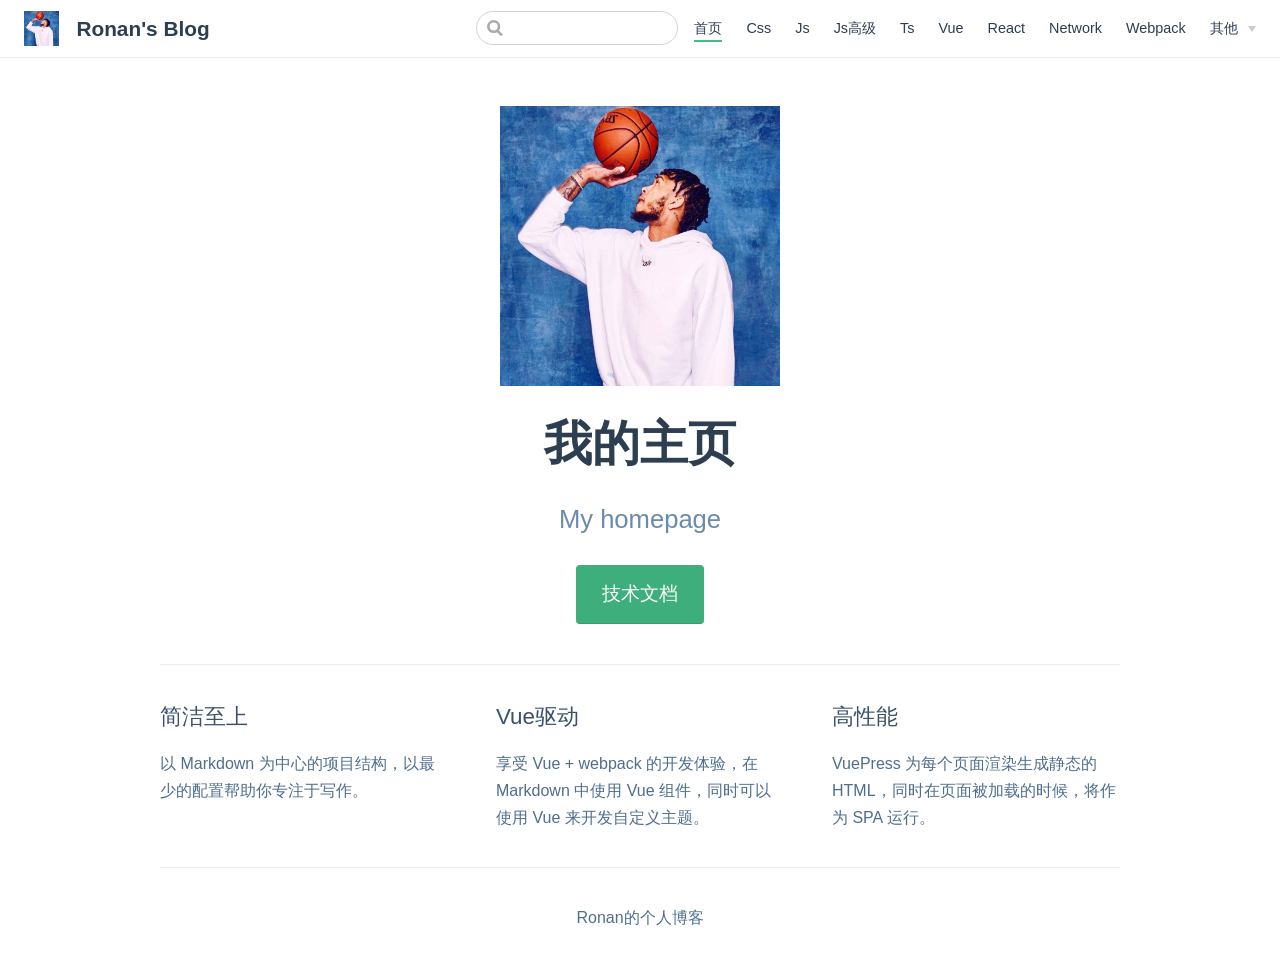
==== commit 3381646c: "deploy" ====
--- a/index.html
+++ b/index.html
@@ -4,11 +4,12 @@
     <meta charset="utf-8">
     <meta name="viewport" content="width=device-width,initial-scale=1">
     <title>Ronan&#39;s Blog</title>
-    <meta name="generator" content="VuePress 1.5.2">
+    <meta name="generator" content="VuePress 1.9.7">
     <link rel="icon" href="/avatar.jpg">
     <meta name="description" content="">
-    <link rel="preload" href="/assets/css/0.styles.a8180985.css" as="style"><link rel="preload" href="/assets/js/app.61e04154.js" as="script"><link rel="preload" href="/assets/js/2.c0ca23a3.js" as="script"><link rel="preload" href="/assets/js/12.03a104dc.js" as="script"><link rel="prefetch" href="/assets/js/10.abaa7297.js"><link rel="prefetch" href="/assets/js/11.dd31f22d.js"><link rel="prefetch" href="/assets/js/13.3b860361.js"><link rel="prefetch" href="/assets/js/14.fcea7c2c.js"><link rel="prefetch" href="/assets/js/15.51737c03.js"><link rel="prefetch" href="/assets/js/16.ee637a3b.js"><link rel="prefetch" href="/assets/js/3.476a41df.js"><link rel="prefetch" href="/assets/js/4.3ad5e0e9.js"><link rel="prefetch" href="/assets/js/5.bf45e4a1.js"><link rel="prefetch" href="/assets/js/6.fd3f259b.js"><link rel="prefetch" href="/assets/js/7.fe137c3b.js"><link rel="prefetch" href="/assets/js/8.6c9aad32.js"><link rel="prefetch" href="/assets/js/9.7fed79a0.js">
-    <link rel="stylesheet" href="/assets/css/0.styles.a8180985.css">
+    
+    <link rel="preload" href="/assets/css/0.styles.7da46759.css" as="style"><link rel="preload" href="/assets/js/app.ef47c1dc.js" as="script"><link rel="preload" href="/assets/js/2.eeb24f79.js" as="script"><link rel="preload" href="/assets/js/15.c6fec423.js" as="script"><link rel="prefetch" href="/assets/js/10.a633d0bb.js"><link rel="prefetch" href="/assets/js/11.849c1b3a.js"><link rel="prefetch" href="/assets/js/12.17cdedb4.js"><link rel="prefetch" href="/assets/js/13.34d9b7d1.js"><link rel="prefetch" href="/assets/js/14.31d5c1c4.js"><link rel="prefetch" href="/assets/js/16.551a14fc.js"><link rel="prefetch" href="/assets/js/17.dcd451e8.js"><link rel="prefetch" href="/assets/js/18.ab02c9b9.js"><link rel="prefetch" href="/assets/js/19.f5559f87.js"><link rel="prefetch" href="/assets/js/3.7590745a.js"><link rel="prefetch" href="/assets/js/4.3ee2e289.js"><link rel="prefetch" href="/assets/js/5.18c5236f.js"><link rel="prefetch" href="/assets/js/6.e86df8f9.js"><link rel="prefetch" href="/assets/js/7.015510fc.js"><link rel="prefetch" href="/assets/js/8.22048ba6.js"><link rel="prefetch" href="/assets/js/9.cedccf8f.js">
+    <link rel="stylesheet" href="/assets/css/0.styles.7da46759.css">
   </head>
   <body>
     <div id="app" data-server-rendered="true"><div class="theme-container no-sidebar"><header class="navbar"><div class="sidebar-button"><svg xmlns="http://www.w3.org/2000/svg" aria-hidden="true" role="img" viewBox="0 0 448 512" class="icon"><path fill="currentColor" d="M436 124H12c-6.627 0-12-5.373-12-12V80c0-6.627 5.373-12 12-12h424c6.627 0 12 5.373 12 12v32c0 6.627-5.373 12-12 12zm0 160H12c-6.627 0-12-5.373-12-12v-32c0-6.627 5.373-12 12-12h424c6.627 0 12 5.373 12 12v32c0 6.627-5.373 12-12 12zm0 160H12c-6.627 0-12-5.373-12-12v-32c0-6.627 5.373-12 12-12h424c6.627 0 12 5.373 12 12v32c0 6.627-5.373 12-12 12z"></path></svg></div> <a href="/" aria-current="page" class="home-link router-link-exact-active router-link-active"><img src="/avatar.jpg" alt="Ronan's Blog" class="logo"> <span class="site-name can-hide">Ronan's Blog</span></a> <div class="links"><div class="search-box"><input aria-label="Search" autocomplete="off" spellcheck="false" value=""> <!----></div> <nav class="nav-links can-hide"><div class="nav-item"><a href="/" aria-current="page" class="nav-link router-link-exact-active router-link-active">
@@ -17,6 +18,8 @@
   Css
 </a></div><div class="nav-item"><a href="/Js/" class="nav-link">
   Js
+</a></div><div class="nav-item"><a href="/Js+/" class="nav-link">
+  Js高级
 </a></div><div class="nav-item"><a href="/Ts/" class="nav-link">
   Ts
 </a></div><div class="nav-item"><a href="/Vue/" class="nav-link">
@@ -27,7 +30,7 @@
   Network
 </a></div><div class="nav-item"><a href="/Webpack/" class="nav-link">
   Webpack
-</a></div><div class="nav-item"><div class="dropdown-wrapper"><button type="button" aria-label="其他" class="dropdown-title"><span class="title">其他</span> <span class="arrow right"></span></button> <ul class="nav-dropdown" style="display:none;"><li class="dropdown-item"><!----> <a href="/Others/Git/" class="nav-link">
+</a></div><div class="nav-item"><div class="dropdown-wrapper"><button type="button" aria-label="其他" class="dropdown-title"><span class="title">其他</span> <span class="arrow down"></span></button> <button type="button" aria-label="其他" class="mobile-dropdown-title"><span class="title">其他</span> <span class="arrow right"></span></button> <ul class="nav-dropdown" style="display:none;"><li class="dropdown-item"><!----> <a href="/Others/Git/" class="nav-link">
   Git
 </a></li><li class="dropdown-item"><!----> <a href="/Others/Nginx/" class="nav-link">
   Nginx
@@ -41,6 +44,8 @@
   Css
 </a></div><div class="nav-item"><a href="/Js/" class="nav-link">
   Js
+</a></div><div class="nav-item"><a href="/Js+/" class="nav-link">
+  Js高级
 </a></div><div class="nav-item"><a href="/Ts/" class="nav-link">
   Ts
 </a></div><div class="nav-item"><a href="/Vue/" class="nav-link">
@@ -51,7 +56,7 @@
   Network
 </a></div><div class="nav-item"><a href="/Webpack/" class="nav-link">
   Webpack
-</a></div><div class="nav-item"><div class="dropdown-wrapper"><button type="button" aria-label="其他" class="dropdown-title"><span class="title">其他</span> <span class="arrow right"></span></button> <ul class="nav-dropdown" style="display:none;"><li class="dropdown-item"><!----> <a href="/Others/Git/" class="nav-link">
+</a></div><div class="nav-item"><div class="dropdown-wrapper"><button type="button" aria-label="其他" class="dropdown-title"><span class="title">其他</span> <span class="arrow down"></span></button> <button type="button" aria-label="其他" class="mobile-dropdown-title"><span class="title">其他</span> <span class="arrow right"></span></button> <ul class="nav-dropdown" style="display:none;"><li class="dropdown-item"><!----> <a href="/Others/Git/" class="nav-link">
   Git
 </a></li><li class="dropdown-item"><!----> <a href="/Others/Nginx/" class="nav-link">
   Nginx
@@ -68,6 +73,6 @@
 </a></p></header> <div class="features"><div class="feature"><h2>简洁至上</h2> <p>以 Markdown 为中心的项目结构，以最少的配置帮助你专注于写作。</p></div><div class="feature"><h2>Vue驱动</h2> <p>享受 Vue + webpack 的开发体验，在 Markdown 中使用 Vue 组件，同时可以使用 Vue 来开发自定义主题。</p></div><div class="feature"><h2>高性能</h2> <p>VuePress 为每个页面渲染生成静态的 HTML，同时在页面被加载的时候，将作为 SPA 运行。</p></div></div> <div class="theme-default-content custom content__default"></div> <div class="footer">
     Ronan的个人博客
   </div></main></div><div class="global-ui"></div></div>
-    <script src="/assets/js/app.61e04154.js" defer></script><script src="/assets/js/2.c0ca23a3.js" defer></script><script src="/assets/js/12.03a104dc.js" defer></script>
+    <script src="/assets/js/app.ef47c1dc.js" defer></script><script src="/assets/js/2.eeb24f79.js" defer></script><script src="/assets/js/15.c6fec423.js" defer></script>
   </body>
 </html>
--- a/assets/css/0.styles.7da46759.css
+++ b/assets/css/0.styles.7da46759.css
@@ -0,0 +1 @@
+code[class*=language-],pre[class*=language-]{color:#ccc;background:none;font-family:Consolas,Monaco,Andale Mono,Ubuntu Mono,monospace;font-size:1em;text-align:left;white-space:pre;word-spacing:normal;word-break:normal;word-wrap:normal;line-height:1.5;-moz-tab-size:4;-o-tab-size:4;tab-size:4;-webkit-hyphens:none;hyphens:none}pre[class*=language-]{padding:1em;margin:.5em 0;overflow:auto}:not(pre)>code[class*=language-],pre[class*=language-]{background:#2d2d2d}:not(pre)>code[class*=language-]{padding:.1em;border-radius:.3em;white-space:normal}.token.block-comment,.token.cdata,.token.comment,.token.doctype,.token.prolog{color:#999}.token.punctuation{color:#ccc}.token.attr-name,.token.deleted,.token.namespace,.token.tag{color:#e2777a}.token.function-name{color:#6196cc}.token.boolean,.token.function,.token.number{color:#f08d49}.token.class-name,.token.constant,.token.property,.token.symbol{color:#f8c555}.token.atrule,.token.builtin,.token.important,.token.keyword,.token.selector{color:#cc99cd}.token.attr-value,.token.char,.token.regex,.token.string,.token.variable{color:#7ec699}.token.entity,.token.operator,.token.url{color:#67cdcc}.token.bold,.token.important{font-weight:700}.token.italic{font-style:italic}.token.entity{cursor:help}.token.inserted{color:green}.theme-default-content code{color:#476582;padding:.25rem .5rem;margin:0;font-size:.85em;background-color:rgba(27,31,35,.05);border-radius:3px}.theme-default-content code .token.deleted{color:#ec5975}.theme-default-content code .token.inserted{color:#3eaf7c}.theme-default-content pre,.theme-default-content pre[class*=language-]{line-height:1.4;padding:1.25rem 1.5rem;margin:.85rem 0;background-color:#282c34;border-radius:6px;overflow:auto}.theme-default-content pre[class*=language-] code,.theme-default-content pre code{color:#fff;padding:0;background-color:transparent;border-radius:0}div[class*=language-]{position:relative;background-color:#282c34;border-radius:6px}div[class*=language-] .highlight-lines{-webkit-user-select:none;user-select:none;padding-top:1.3rem;position:absolute;top:0;left:0;width:100%;line-height:1.4}div[class*=language-] .highlight-lines .highlighted{background-color:rgba(0,0,0,.66)}div[class*=language-] pre,div[class*=language-] pre[class*=language-]{background:transparent;position:relative;z-index:1}div[class*=language-]:before{position:absolute;z-index:3;top:.8em;right:1em;font-size:.75rem;color:hsla(0,0%,100%,.4)}div[class*=language-]:not(.line-numbers-mode) .line-numbers-wrapper{display:none}div[class*=language-].line-numbers-mode .highlight-lines .highlighted{position:relative}div[class*=language-].line-numbers-mode .highlight-lines .highlighted:before{content:" ";position:absolute;z-index:3;left:0;top:0;display:block;width:3.5rem;height:100%;background-color:rgba(0,0,0,.66)}div[class*=language-].line-numbers-mode pre{padding-left:4.5rem;vertical-align:middle}div[class*=language-].line-numbers-mode .line-numbers-wrapper{position:absolute;top:0;width:3.5rem;text-align:center;color:hsla(0,0%,100%,.3);padding:1.25rem 0;line-height:1.4}div[class*=language-].line-numbers-mode .line-numbers-wrapper br{-webkit-user-select:none;user-select:none}div[class*=language-].line-numbers-mode .line-numbers-wrapper .line-number{position:relative;z-index:4;-webkit-user-select:none;user-select:none;font-size:.85em}div[class*=language-].line-numbers-mode:after{content:"";position:absolute;z-index:2;top:0;left:0;width:3.5rem;height:100%;border-radius:6px 0 0 6px;border-right:1px solid rgba(0,0,0,.66);background-color:#282c34}div[class~=language-js]:before{content:"js"}div[class~=language-ts]:before{content:"ts"}div[class~=language-html]:before{content:"html"}div[class~=language-md]:before{content:"md"}div[class~=language-vue]:before{content:"vue"}div[class~=language-css]:before{content:"css"}div[class~=language-sass]:before{content:"sass"}div[class~=language-scss]:before{content:"scss"}div[class~=language-less]:before{content:"less"}div[class~=language-stylus]:before{content:"stylus"}div[class~=language-go]:before{content:"go"}div[class~=language-java]:before{content:"java"}div[class~=language-c]:before{content:"c"}div[class~=language-sh]:before{content:"sh"}div[class~=language-yaml]:before{content:"yaml"}div[class~=language-py]:before{content:"py"}div[class~=language-docker]:before{content:"docker"}div[class~=language-dockerfile]:before{content:"dockerfile"}div[class~=language-makefile]:before{content:"makefile"}div[class~=language-javascript]:before{content:"js"}div[class~=language-typescript]:before{content:"ts"}div[class~=language-markup]:before{content:"html"}div[class~=language-markdown]:before{content:"md"}div[class~=language-json]:before{content:"json"}div[class~=language-ruby]:before{content:"rb"}div[class~=language-python]:before{content:"py"}div[class~=language-bash]:before{content:"sh"}div[class~=language-php]:before{content:"php"}.custom-block .custom-block-title{font-weight:600;margin-bottom:-.4rem}.custom-block.danger,.custom-block.tip,.custom-block.warning{padding:.1rem 1.5rem;border-left-width:.5rem;border-left-style:solid;margin:1rem 0}.custom-block.tip{background-color:#f3f5f7;border-color:#42b983}.custom-block.warning{background-color:rgba(255,229,100,.3);border-color:#e7c000;color:#6b5900}.custom-block.warning .custom-block-title{color:#b29400}.custom-block.warning a{color:#2c3e50}.custom-block.danger{background-color:#ffe6e6;border-color:#c00;color:#4d0000}.custom-block.danger .custom-block-title{color:#900}.custom-block.danger a{color:#2c3e50}.custom-block.details{display:block;position:relative;border-radius:2px;margin:1.6em 0;padding:1.6em;background-color:#eee}.custom-block.details h4{margin-top:0}.custom-block.details figure:last-child,.custom-block.details p:last-child{margin-bottom:0;padding-bottom:0}.custom-block.details summary{outline:none;cursor:pointer}.arrow{display:inline-block;width:0;height:0}.arrow.up{border-bottom:6px solid #ccc}.arrow.down,.arrow.up{border-left:4px solid transparent;border-right:4px solid transparent}.arrow.down{border-top:6px solid #ccc}.arrow.right{border-left:6px solid #ccc}.arrow.left,.arrow.right{border-top:4px solid transparent;border-bottom:4px solid transparent}.arrow.left{border-right:6px solid #ccc}.theme-default-content:not(.custom){max-width:740px;margin:0 auto;padding:2rem 2.5rem}@media (max-width:959px){.theme-default-content:not(.custom){padding:2rem}}@media (max-width:419px){.theme-default-content:not(.custom){padding:1.5rem}}.table-of-contents .badge{vertical-align:middle}body,html{padding:0;margin:0;background-color:#fff}body{font-family:-apple-system,BlinkMacSystemFont,Segoe UI,Roboto,Oxygen,Ubuntu,Cantarell,Fira Sans,Droid Sans,Helvetica Neue,sans-serif;-webkit-font-smoothing:antialiased;-moz-osx-font-smoothing:grayscale;font-size:16px;color:#2c3e50}.page{padding-left:20rem}.navbar{z-index:20;right:0;height:3.6rem;background-color:#fff;box-sizing:border-box;border-bottom:1px solid #eaecef}.navbar,.sidebar-mask{position:fixed;top:0;left:0}.sidebar-mask{z-index:9;width:100vw;height:100vh;display:none}.sidebar{font-size:16px;background-color:#fff;width:20rem;position:fixed;z-index:10;margin:0;top:3.6rem;left:0;bottom:0;box-sizing:border-box;border-right:1px solid #eaecef;overflow-y:auto}.theme-default-content:not(.custom)>:first-child{margin-top:3.6rem}.theme-default-content:not(.custom) a:hover{text-decoration:underline}.theme-default-content:not(.custom) p.demo{padding:1rem 1.5rem;border:1px solid #ddd;border-radius:4px}.theme-default-content:not(.custom) img{max-width:100%}.theme-default-content.custom{padding:0;margin:0}.theme-default-content.custom img{max-width:100%}a{font-weight:500;text-decoration:none}a,p a code{color:#3eaf7c}p a code{font-weight:400}kbd{background:#eee;border:.15rem solid #ddd;border-bottom:.25rem solid #ddd;border-radius:.15rem;padding:0 .15em}blockquote{font-size:1rem;color:#999;border-left:.2rem solid #dfe2e5;margin:1rem 0;padding:.25rem 0 .25rem 1rem}blockquote>p{margin:0}ol,ul{padding-left:1.2em}strong{font-weight:600}h1,h2,h3,h4,h5,h6{font-weight:600;line-height:1.25}.theme-default-content:not(.custom)>h1,.theme-default-content:not(.custom)>h2,.theme-default-content:not(.custom)>h3,.theme-default-content:not(.custom)>h4,.theme-default-content:not(.custom)>h5,.theme-default-content:not(.custom)>h6{margin-top:-3.1rem;padding-top:4.6rem;margin-bottom:0}.theme-default-content:not(.custom)>h1:first-child,.theme-default-content:not(.custom)>h2:first-child,.theme-default-content:not(.custom)>h3:first-child,.theme-default-content:not(.custom)>h4:first-child,.theme-default-content:not(.custom)>h5:first-child,.theme-default-content:not(.custom)>h6:first-child{margin-top:-1.5rem;margin-bottom:1rem}.theme-default-content:not(.custom)>h1:first-child+.custom-block,.theme-default-content:not(.custom)>h1:first-child+p,.theme-default-content:not(.custom)>h1:first-child+pre,.theme-default-content:not(.custom)>h2:first-child+.custom-block,.theme-default-content:not(.custom)>h2:first-child+p,.theme-default-content:not(.custom)>h2:first-child+pre,.theme-default-content:not(.custom)>h3:first-child+.custom-block,.theme-default-content:not(.custom)>h3:first-child+p,.theme-default-content:not(.custom)>h3:first-child+pre,.theme-default-content:not(.custom)>h4:first-child+.custom-block,.theme-default-content:not(.custom)>h4:first-child+p,.theme-default-content:not(.custom)>h4:first-child+pre,.theme-default-content:not(.custom)>h5:first-child+.custom-block,.theme-default-content:not(.custom)>h5:first-child+p,.theme-default-content:not(.custom)>h5:first-child+pre,.theme-default-content:not(.custom)>h6:first-child+.custom-block,.theme-default-content:not(.custom)>h6:first-child+p,.theme-default-content:not(.custom)>h6:first-child+pre{margin-top:2rem}h1:focus .header-anchor,h1:hover .header-anchor,h2:focus .header-anchor,h2:hover .header-anchor,h3:focus .header-anchor,h3:hover .header-anchor,h4:focus .header-anchor,h4:hover .header-anchor,h5:focus .header-anchor,h5:hover .header-anchor,h6:focus .header-anchor,h6:hover .header-anchor{opacity:1}h1{font-size:2.2rem}h2{font-size:1.65rem;padding-bottom:.3rem;border-bottom:1px solid #eaecef}h3{font-size:1.35rem}a.header-anchor{font-size:.85em;float:left;margin-left:-.87em;padding-right:.23em;margin-top:.125em;opacity:0}a.header-anchor:focus,a.header-anchor:hover{text-decoration:none}.line-number,code,kbd{font-family:source-code-pro,Menlo,Monaco,Consolas,Courier New,monospace}ol,p,ul{line-height:1.7}hr{border:0;border-top:1px solid #eaecef}table{border-collapse:collapse;margin:1rem 0;display:block;overflow-x:auto}tr{border-top:1px solid #dfe2e5}tr:nth-child(2n){background-color:#f6f8fa}td,th{border:1px solid #dfe2e5;padding:.6em 1em}.theme-container.sidebar-open .sidebar-mask{display:block}.theme-container.no-navbar .theme-default-content:not(.custom)>h1,.theme-container.no-navbar h2,.theme-container.no-navbar h3,.theme-container.no-navbar h4,.theme-container.no-navbar h5,.theme-container.no-navbar h6{margin-top:1.5rem;padding-top:0}.theme-container.no-navbar .sidebar{top:0}@media (min-width:720px){.theme-container.no-sidebar .sidebar{display:none}.theme-container.no-sidebar .page{padding-left:0}}@media (max-width:959px){.sidebar{font-size:15px;width:16.4rem}.page{padding-left:16.4rem}}@media (max-width:719px){.sidebar{top:0;padding-top:3.6rem;transform:translateX(-100%);transition:transform .2s ease}.page{padding-left:0}.theme-container.sidebar-open .sidebar{transform:translateX(0)}.theme-container.no-navbar .sidebar{padding-top:0}}@media (max-width:419px){h1{font-size:1.9rem}.theme-default-content div[class*=language-]{margin:.85rem -1.5rem;border-radius:0}}#nprogress{pointer-events:none}#nprogress .bar{background:#3eaf7c;position:fixed;z-index:1031;top:0;left:0;width:100%;height:2px}#nprogress .peg{display:block;position:absolute;right:0;width:100px;height:100%;box-shadow:0 0 10px #3eaf7c,0 0 5px #3eaf7c;opacity:1;transform:rotate(3deg) translateY(-4px)}#nprogress .spinner{display:block;position:fixed;z-index:1031;top:15px;right:15px}#nprogress .spinner-icon{width:18px;height:18px;box-sizing:border-box;border-color:#3eaf7c transparent transparent #3eaf7c;border-style:solid;border-width:2px;border-radius:50%;animation:nprogress-spinner .4s linear infinite}.nprogress-custom-parent{overflow:hidden;position:relative}.nprogress-custom-parent #nprogress .bar,.nprogress-custom-parent #nprogress .spinner{position:absolute}@keyframes nprogress-spinner{0%{transform:rotate(0deg)}to{transform:rotate(1turn)}}.icon.outbound{color:#aaa;display:inline-block;vertical-align:middle;position:relative;top:-1px}.sr-only{position:absolute;width:1px;height:1px;padding:0;margin:-1px;overflow:hidden;clip:rect(0,0,0,0);white-space:nowrap;border-width:0}.home{padding:3.6rem 2rem 0;max-width:960px;margin:0 auto;display:block}.home .hero{text-align:center}.home .hero img{max-width:100%;max-height:280px;display:block;margin:3rem auto 1.5rem}.home .hero h1{font-size:3rem}.home .hero .action,.home .hero .description,.home .hero h1{margin:1.8rem auto}.home .hero .description{max-width:35rem;font-size:1.6rem;line-height:1.3;color:#6a8bad}.home .hero .action-button{display:inline-block;font-size:1.2rem;color:#fff;background-color:#3eaf7c;padding:.8rem 1.6rem;border-radius:4px;transition:background-color .1s ease;box-sizing:border-box;border-bottom:1px solid #389d70}.home .hero .action-button:hover{background-color:#4abf8a}.home .features{border-top:1px solid #eaecef;padding:1.2rem 0;margin-top:2.5rem;display:flex;flex-wrap:wrap;align-items:flex-start;align-content:stretch;justify-content:space-between}.home .feature{flex-grow:1;flex-basis:30%;max-width:30%}.home .feature h2{font-size:1.4rem;font-weight:500;border-bottom:none;padding-bottom:0;color:#3a5169}.home .feature p{color:#4e6e8e}.home .footer{padding:2.5rem;border-top:1px solid #eaecef;text-align:center;color:#4e6e8e}@media (max-width:719px){.home .features{flex-direction:column}.home .feature{max-width:100%;padding:0 2.5rem}}@media (max-width:419px){.home{padding-left:1.5rem;padding-right:1.5rem}.home .hero img{max-height:210px;margin:2rem auto 1.2rem}.home .hero h1{font-size:2rem}.home .hero .action,.home .hero .description,.home .hero h1{margin:1.2rem auto}.home .hero .description{font-size:1.2rem}.home .hero .action-button{font-size:1rem;padding:.6rem 1.2rem}.home .feature h2{font-size:1.25rem}}.search-box{display:inline-block;position:relative;margin-right:1rem}.search-box input{cursor:text;width:10rem;height:2rem;color:#4e6e8e;display:inline-block;border:1px solid #cfd4db;border-radius:2rem;font-size:.9rem;line-height:2rem;padding:0 .5rem 0 2rem;outline:none;transition:all .2s ease;background:#fff url(/assets/img/search.83621669.svg) .6rem .5rem no-repeat;background-size:1rem}.search-box input:focus{cursor:auto;border-color:#3eaf7c}.search-box .suggestions{background:#fff;width:20rem;position:absolute;top:2rem;border:1px solid #cfd4db;border-radius:6px;padding:.4rem;list-style-type:none}.search-box .suggestions.align-right{right:0}.search-box .suggestion{line-height:1.4;padding:.4rem .6rem;border-radius:4px;cursor:pointer}.search-box .suggestion a{white-space:normal;color:#5d82a6}.search-box .suggestion a .page-title{font-weight:600}.search-box .suggestion a .header{font-size:.9em;margin-left:.25em}.search-box .suggestion.focused{background-color:#f3f4f5}.search-box .suggestion.focused a{color:#3eaf7c}@media (max-width:959px){.search-box input{cursor:pointer;width:0;border-color:transparent;position:relative}.search-box input:focus{cursor:text;left:0;width:10rem}}@media (-ms-high-contrast:none){.search-box input{height:2rem}}@media (max-width:959px) and (min-width:719px){.search-box .suggestions{left:0}}@media (max-width:719px){.search-box{margin-right:0}.search-box input{left:1rem}.search-box .suggestions{right:0}}@media (max-width:419px){.search-box .suggestions{width:calc(100vw - 4rem)}.search-box input:focus{width:8rem}}.sidebar-button{cursor:pointer;display:none;width:1.25rem;height:1.25rem;position:absolute;padding:.6rem;top:.6rem;left:1rem}.sidebar-button .icon{display:block;width:1.25rem;height:1.25rem}@media (max-width:719px){.sidebar-button{display:block}}.dropdown-enter,.dropdown-leave-to{height:0!important}.dropdown-wrapper{cursor:pointer}.dropdown-wrapper .dropdown-title,.dropdown-wrapper .mobile-dropdown-title{display:block;font-size:.9rem;font-family:inherit;cursor:inherit;padding:inherit;line-height:1.4rem;background:transparent;border:none;font-weight:500;color:#2c3e50}.dropdown-wrapper .dropdown-title:hover,.dropdown-wrapper .mobile-dropdown-title:hover{border-color:transparent}.dropdown-wrapper .dropdown-title .arrow,.dropdown-wrapper .mobile-dropdown-title .arrow{vertical-align:middle;margin-top:-1px;margin-left:.4rem}.dropdown-wrapper .mobile-dropdown-title{display:none;font-weight:600}.dropdown-wrapper .mobile-dropdown-title font-size inherit:hover{color:#3eaf7c}.dropdown-wrapper .nav-dropdown .dropdown-item{color:inherit;line-height:1.7rem}.dropdown-wrapper .nav-dropdown .dropdown-item h4{margin:.45rem 0 0;border-top:1px solid #eee;padding:1rem 1.5rem .45rem 1.25rem}.dropdown-wrapper .nav-dropdown .dropdown-item .dropdown-subitem-wrapper{padding:0;list-style:none}.dropdown-wrapper .nav-dropdown .dropdown-item .dropdown-subitem-wrapper .dropdown-subitem{font-size:.9em}.dropdown-wrapper .nav-dropdown .dropdown-item a{display:block;line-height:1.7rem;position:relative;border-bottom:none;font-weight:400;margin-bottom:0;padding:0 1.5rem 0 1.25rem}.dropdown-wrapper .nav-dropdown .dropdown-item a.router-link-active,.dropdown-wrapper .nav-dropdown .dropdown-item a:hover{color:#3eaf7c}.dropdown-wrapper .nav-dropdown .dropdown-item a.router-link-active:after{content:"";width:0;height:0;border-left:5px solid #3eaf7c;border-top:3px solid transparent;border-bottom:3px solid transparent;position:absolute;top:calc(50% - 2px);left:9px}.dropdown-wrapper .nav-dropdown .dropdown-item:first-child h4{margin-top:0;padding-top:0;border-top:0}@media (max-width:719px){.dropdown-wrapper.open .dropdown-title{margin-bottom:.5rem}.dropdown-wrapper .dropdown-title{display:none}.dropdown-wrapper .mobile-dropdown-title{display:block}.dropdown-wrapper .nav-dropdown{transition:height .1s ease-out;overflow:hidden}.dropdown-wrapper .nav-dropdown .dropdown-item h4{border-top:0;margin-top:0;padding-top:0}.dropdown-wrapper .nav-dropdown .dropdown-item>a,.dropdown-wrapper .nav-dropdown .dropdown-item h4{font-size:15px;line-height:2rem}.dropdown-wrapper .nav-dropdown .dropdown-item .dropdown-subitem{font-size:14px;padding-left:1rem}}@media (min-width:719px){.dropdown-wrapper{height:1.8rem}.dropdown-wrapper.open .nav-dropdown,.dropdown-wrapper:hover .nav-dropdown{display:block!important}.dropdown-wrapper.open:blur{display:none}.dropdown-wrapper .nav-dropdown{display:none;height:auto!important;box-sizing:border-box;max-height:calc(100vh - 2.7rem);overflow-y:auto;position:absolute;top:100%;right:0;background-color:#fff;padding:.6rem 0;border:1px solid;border-color:#ddd #ddd #ccc;text-align:left;border-radius:.25rem;white-space:nowrap;margin:0}}.nav-links{display:inline-block}.nav-links a{line-height:1.4rem;color:inherit}.nav-links a.router-link-active,.nav-links a:hover{color:#3eaf7c}.nav-links .nav-item{position:relative;display:inline-block;margin-left:1.5rem;line-height:2rem}.nav-links .nav-item:first-child{margin-left:0}.nav-links .repo-link{margin-left:1.5rem}@media (max-width:719px){.nav-links .nav-item,.nav-links .repo-link{margin-left:0}}@media (min-width:719px){.nav-links a.router-link-active,.nav-links a:hover{color:#2c3e50}.nav-item>a:not(.external).router-link-active,.nav-item>a:not(.external):hover{margin-bottom:-2px;border-bottom:2px solid #46bd87}}.navbar{padding:.7rem 1.5rem;line-height:2.2rem}.navbar a,.navbar img,.navbar span{display:inline-block}.navbar .logo{height:2.2rem;min-width:2.2rem;margin-right:.8rem;vertical-align:top}.navbar .site-name{font-size:1.3rem;font-weight:600;color:#2c3e50;position:relative}.navbar .links{padding-left:1.5rem;box-sizing:border-box;background-color:#fff;white-space:nowrap;font-size:.9rem;position:absolute;right:1.5rem;top:.7rem;display:flex}.navbar .links .search-box{flex:0 0 auto;vertical-align:top}@media (max-width:719px){.navbar{padding-left:4rem}.navbar .can-hide{display:none}.navbar .links{padding-left:1.5rem}.navbar .site-name{width:calc(100vw - 9.4rem);overflow:hidden;white-space:nowrap;text-overflow:ellipsis}}.page-edit{max-width:740px;margin:0 auto;padding:2rem 2.5rem}@media (max-width:959px){.page-edit{padding:2rem}}@media (max-width:419px){.page-edit{padding:1.5rem}}.page-edit{padding-top:1rem;padding-bottom:1rem;overflow:auto}.page-edit .edit-link{display:inline-block}.page-edit .edit-link a{color:#4e6e8e;margin-right:.25rem}.page-edit .last-updated{float:right;font-size:.9em}.page-edit .last-updated .prefix{font-weight:500;color:#4e6e8e}.page-edit .last-updated .time{font-weight:400;color:#767676}@media (max-width:719px){.page-edit .edit-link{margin-bottom:.5rem}.page-edit .last-updated{font-size:.8em;float:none;text-align:left}}.page-nav{max-width:740px;margin:0 auto;padding:2rem 2.5rem}@media (max-width:959px){.page-nav{padding:2rem}}@media (max-width:419px){.page-nav{padding:1.5rem}}.page-nav{padding-top:1rem;padding-bottom:0}.page-nav .inner{min-height:2rem;margin-top:0;border-top:1px solid #eaecef;padding-top:1rem;overflow:auto}.page-nav .next{float:right}.page{padding-bottom:2rem;display:block}.sidebar-group .sidebar-group{padding-left:.5em}.sidebar-group:not(.collapsable) .sidebar-heading:not(.clickable){cursor:auto;color:inherit}.sidebar-group.is-sub-group{padding-left:0}.sidebar-group.is-sub-group>.sidebar-heading{font-size:.95em;line-height:1.4;font-weight:400;padding-left:2rem}.sidebar-group.is-sub-group>.sidebar-heading:not(.clickable){opacity:.5}.sidebar-group.is-sub-group>.sidebar-group-items{padding-left:1rem}.sidebar-group.is-sub-group>.sidebar-group-items>li>.sidebar-link{font-size:.95em;border-left:none}.sidebar-group.depth-2>.sidebar-heading{border-left:none}.sidebar-heading{color:#2c3e50;transition:color .15s ease;cursor:pointer;font-size:1.1em;font-weight:700;padding:.35rem 1.5rem .35rem 1.25rem;width:100%;box-sizing:border-box;margin:0;border-left:.25rem solid transparent}.sidebar-heading.open,.sidebar-heading:hover{color:inherit}.sidebar-heading .arrow{position:relative;top:-.12em;left:.5em}.sidebar-heading.clickable.active{font-weight:600;color:#3eaf7c;border-left-color:#3eaf7c}.sidebar-heading.clickable:hover{color:#3eaf7c}.sidebar-group-items{transition:height .1s ease-out;font-size:.95em;overflow:hidden}.sidebar .sidebar-sub-headers{padding-left:1rem;font-size:.95em}a.sidebar-link{font-size:1em;font-weight:400;display:inline-block;color:#2c3e50;border-left:.25rem solid transparent;padding:.35rem 1rem .35rem 1.25rem;line-height:1.4;width:100%;box-sizing:border-box}a.sidebar-link:hover{color:#3eaf7c}a.sidebar-link.active{font-weight:600;color:#3eaf7c;border-left-color:#3eaf7c}.sidebar-group a.sidebar-link{padding-left:2rem}.sidebar-sub-headers a.sidebar-link{padding-top:.25rem;padding-bottom:.25rem;border-left:none}.sidebar-sub-headers a.sidebar-link.active{font-weight:500}.sidebar ul{padding:0;margin:0;list-style-type:none}.sidebar a{display:inline-block}.sidebar .nav-links{display:none;border-bottom:1px solid #eaecef;padding:.5rem 0 .75rem}.sidebar .nav-links a{font-weight:600}.sidebar .nav-links .nav-item,.sidebar .nav-links .repo-link{display:block;line-height:1.25rem;font-size:1.1em;padding:.5rem 0 .5rem 1.5rem}.sidebar>.sidebar-links{padding:1.5rem 0}.sidebar>.sidebar-links>li>a.sidebar-link{font-size:1.1em;line-height:1.7;font-weight:700}.sidebar>.sidebar-links>li:not(:first-child){margin-top:.75rem}@media (max-width:719px){.sidebar .nav-links{display:block}.sidebar .nav-links .dropdown-wrapper .nav-dropdown .dropdown-item a.router-link-active:after{top:calc(1rem - 2px)}.sidebar>.sidebar-links{padding:1rem 0}}.theme-code-block[data-v-759a7d02]{display:none}.theme-code-block__active[data-v-759a7d02]{display:block}.theme-code-block>pre[data-v-759a7d02]{background-color:orange}.badge[data-v-15b7b770]{display:inline-block;font-size:14px;height:18px;line-height:18px;border-radius:3px;padding:0 6px;color:#fff}.badge.green[data-v-15b7b770],.badge.tip[data-v-15b7b770],.badge[data-v-15b7b770]{background-color:#42b983}.badge.error[data-v-15b7b770]{background-color:#da5961}.badge.warn[data-v-15b7b770],.badge.warning[data-v-15b7b770],.badge.yellow[data-v-15b7b770]{background-color:#e7c000}.badge+.badge[data-v-15b7b770]{margin-left:5px}.theme-code-group__nav[data-v-deefee04]{margin-bottom:-35px;background-color:#282c34;padding-bottom:22px;border-top-left-radius:6px;border-top-right-radius:6px;padding-left:10px;padding-top:10px}.theme-code-group__ul[data-v-deefee04]{margin:auto 0;padding-left:0;display:inline-flex;list-style:none}.theme-code-group__nav-tab[data-v-deefee04]{border:0;padding:5px;cursor:pointer;background-color:transparent;font-size:.85em;line-height:1.4;color:hsla(0,0%,100%,.9);font-weight:600}.theme-code-group__nav-tab-active[data-v-deefee04]{border-bottom:1px solid #42b983}.pre-blank[data-v-deefee04]{color:#42b983}
--- a/assets/css/0.styles.7da46759.css
+++ b/assets/css/0.styles.7da46759.css
@@ -0,0 +1 @@
+code[class*=language-],pre[class*=language-]{color:#ccc;background:none;font-family:Consolas,Monaco,Andale Mono,Ubuntu Mono,monospace;font-size:1em;text-align:left;white-space:pre;word-spacing:normal;word-break:normal;word-wrap:normal;line-height:1.5;-moz-tab-size:4;-o-tab-size:4;tab-size:4;-webkit-hyphens:none;hyphens:none}pre[class*=language-]{padding:1em;margin:.5em 0;overflow:auto}:not(pre)>code[class*=language-],pre[class*=language-]{background:#2d2d2d}:not(pre)>code[class*=language-]{padding:.1em;border-radius:.3em;white-space:normal}.token.block-comment,.token.cdata,.token.comment,.token.doctype,.token.prolog{color:#999}.token.punctuation{color:#ccc}.token.attr-name,.token.deleted,.token.namespace,.token.tag{color:#e2777a}.token.function-name{color:#6196cc}.token.boolean,.token.function,.token.number{color:#f08d49}.token.class-name,.token.constant,.token.property,.token.symbol{color:#f8c555}.token.atrule,.token.builtin,.token.important,.token.keyword,.token.selector{color:#cc99cd}.token.attr-value,.token.char,.token.regex,.token.string,.token.variable{color:#7ec699}.token.entity,.token.operator,.token.url{color:#67cdcc}.token.bold,.token.important{font-weight:700}.token.italic{font-style:italic}.token.entity{cursor:help}.token.inserted{color:green}.theme-default-content code{color:#476582;padding:.25rem .5rem;margin:0;font-size:.85em;background-color:rgba(27,31,35,.05);border-radius:3px}.theme-default-content code .token.deleted{color:#ec5975}.theme-default-content code .token.inserted{color:#3eaf7c}.theme-default-content pre,.theme-default-content pre[class*=language-]{line-height:1.4;padding:1.25rem 1.5rem;margin:.85rem 0;background-color:#282c34;border-radius:6px;overflow:auto}.theme-default-content pre[class*=language-] code,.theme-default-content pre code{color:#fff;padding:0;background-color:transparent;border-radius:0}div[class*=language-]{position:relative;background-color:#282c34;border-radius:6px}div[class*=language-] .highlight-lines{-webkit-user-select:none;user-select:none;padding-top:1.3rem;position:absolute;top:0;left:0;width:100%;line-height:1.4}div[class*=language-] .highlight-lines .highlighted{background-color:rgba(0,0,0,.66)}div[class*=language-] pre,div[class*=language-] pre[class*=language-]{background:transparent;position:relative;z-index:1}div[class*=language-]:before{position:absolute;z-index:3;top:.8em;right:1em;font-size:.75rem;color:hsla(0,0%,100%,.4)}div[class*=language-]:not(.line-numbers-mode) .line-numbers-wrapper{display:none}div[class*=language-].line-numbers-mode .highlight-lines .highlighted{position:relative}div[class*=language-].line-numbers-mode .highlight-lines .highlighted:before{content:" ";position:absolute;z-index:3;left:0;top:0;display:block;width:3.5rem;height:100%;background-color:rgba(0,0,0,.66)}div[class*=language-].line-numbers-mode pre{padding-left:4.5rem;vertical-align:middle}div[class*=language-].line-numbers-mode .line-numbers-wrapper{position:absolute;top:0;width:3.5rem;text-align:center;color:hsla(0,0%,100%,.3);padding:1.25rem 0;line-height:1.4}div[class*=language-].line-numbers-mode .line-numbers-wrapper br{-webkit-user-select:none;user-select:none}div[class*=language-].line-numbers-mode .line-numbers-wrapper .line-number{position:relative;z-index:4;-webkit-user-select:none;user-select:none;font-size:.85em}div[class*=language-].line-numbers-mode:after{content:"";position:absolute;z-index:2;top:0;left:0;width:3.5rem;height:100%;border-radius:6px 0 0 6px;border-right:1px solid rgba(0,0,0,.66);background-color:#282c34}div[class~=language-js]:before{content:"js"}div[class~=language-ts]:before{content:"ts"}div[class~=language-html]:before{content:"html"}div[class~=language-md]:before{content:"md"}div[class~=language-vue]:before{content:"vue"}div[class~=language-css]:before{content:"css"}div[class~=language-sass]:before{content:"sass"}div[class~=language-scss]:before{content:"scss"}div[class~=language-less]:before{content:"less"}div[class~=language-stylus]:before{content:"stylus"}div[class~=language-go]:before{content:"go"}div[class~=language-java]:before{content:"java"}div[class~=language-c]:before{content:"c"}div[class~=language-sh]:before{content:"sh"}div[class~=language-yaml]:before{content:"yaml"}div[class~=language-py]:before{content:"py"}div[class~=language-docker]:before{content:"docker"}div[class~=language-dockerfile]:before{content:"dockerfile"}div[class~=language-makefile]:before{content:"makefile"}div[class~=language-javascript]:before{content:"js"}div[class~=language-typescript]:before{content:"ts"}div[class~=language-markup]:before{content:"html"}div[class~=language-markdown]:before{content:"md"}div[class~=language-json]:before{content:"json"}div[class~=language-ruby]:before{content:"rb"}div[class~=language-python]:before{content:"py"}div[class~=language-bash]:before{content:"sh"}div[class~=language-php]:before{content:"php"}.custom-block .custom-block-title{font-weight:600;margin-bottom:-.4rem}.custom-block.danger,.custom-block.tip,.custom-block.warning{padding:.1rem 1.5rem;border-left-width:.5rem;border-left-style:solid;margin:1rem 0}.custom-block.tip{background-color:#f3f5f7;border-color:#42b983}.custom-block.warning{background-color:rgba(255,229,100,.3);border-color:#e7c000;color:#6b5900}.custom-block.warning .custom-block-title{color:#b29400}.custom-block.warning a{color:#2c3e50}.custom-block.danger{background-color:#ffe6e6;border-color:#c00;color:#4d0000}.custom-block.danger .custom-block-title{color:#900}.custom-block.danger a{color:#2c3e50}.custom-block.details{display:block;position:relative;border-radius:2px;margin:1.6em 0;padding:1.6em;background-color:#eee}.custom-block.details h4{margin-top:0}.custom-block.details figure:last-child,.custom-block.details p:last-child{margin-bottom:0;padding-bottom:0}.custom-block.details summary{outline:none;cursor:pointer}.arrow{display:inline-block;width:0;height:0}.arrow.up{border-bottom:6px solid #ccc}.arrow.down,.arrow.up{border-left:4px solid transparent;border-right:4px solid transparent}.arrow.down{border-top:6px solid #ccc}.arrow.right{border-left:6px solid #ccc}.arrow.left,.arrow.right{border-top:4px solid transparent;border-bottom:4px solid transparent}.arrow.left{border-right:6px solid #ccc}.theme-default-content:not(.custom){max-width:740px;margin:0 auto;padding:2rem 2.5rem}@media (max-width:959px){.theme-default-content:not(.custom){padding:2rem}}@media (max-width:419px){.theme-default-content:not(.custom){padding:1.5rem}}.table-of-contents .badge{vertical-align:middle}body,html{padding:0;margin:0;background-color:#fff}body{font-family:-apple-system,BlinkMacSystemFont,Segoe UI,Roboto,Oxygen,Ubuntu,Cantarell,Fira Sans,Droid Sans,Helvetica Neue,sans-serif;-webkit-font-smoothing:antialiased;-moz-osx-font-smoothing:grayscale;font-size:16px;color:#2c3e50}.page{padding-left:20rem}.navbar{z-index:20;right:0;height:3.6rem;background-color:#fff;box-sizing:border-box;border-bottom:1px solid #eaecef}.navbar,.sidebar-mask{position:fixed;top:0;left:0}.sidebar-mask{z-index:9;width:100vw;height:100vh;display:none}.sidebar{font-size:16px;background-color:#fff;width:20rem;position:fixed;z-index:10;margin:0;top:3.6rem;left:0;bottom:0;box-sizing:border-box;border-right:1px solid #eaecef;overflow-y:auto}.theme-default-content:not(.custom)>:first-child{margin-top:3.6rem}.theme-default-content:not(.custom) a:hover{text-decoration:underline}.theme-default-content:not(.custom) p.demo{padding:1rem 1.5rem;border:1px solid #ddd;border-radius:4px}.theme-default-content:not(.custom) img{max-width:100%}.theme-default-content.custom{padding:0;margin:0}.theme-default-content.custom img{max-width:100%}a{font-weight:500;text-decoration:none}a,p a code{color:#3eaf7c}p a code{font-weight:400}kbd{background:#eee;border:.15rem solid #ddd;border-bottom:.25rem solid #ddd;border-radius:.15rem;padding:0 .15em}blockquote{font-size:1rem;color:#999;border-left:.2rem solid #dfe2e5;margin:1rem 0;padding:.25rem 0 .25rem 1rem}blockquote>p{margin:0}ol,ul{padding-left:1.2em}strong{font-weight:600}h1,h2,h3,h4,h5,h6{font-weight:600;line-height:1.25}.theme-default-content:not(.custom)>h1,.theme-default-content:not(.custom)>h2,.theme-default-content:not(.custom)>h3,.theme-default-content:not(.custom)>h4,.theme-default-content:not(.custom)>h5,.theme-default-content:not(.custom)>h6{margin-top:-3.1rem;padding-top:4.6rem;margin-bottom:0}.theme-default-content:not(.custom)>h1:first-child,.theme-default-content:not(.custom)>h2:first-child,.theme-default-content:not(.custom)>h3:first-child,.theme-default-content:not(.custom)>h4:first-child,.theme-default-content:not(.custom)>h5:first-child,.theme-default-content:not(.custom)>h6:first-child{margin-top:-1.5rem;margin-bottom:1rem}.theme-default-content:not(.custom)>h1:first-child+.custom-block,.theme-default-content:not(.custom)>h1:first-child+p,.theme-default-content:not(.custom)>h1:first-child+pre,.theme-default-content:not(.custom)>h2:first-child+.custom-block,.theme-default-content:not(.custom)>h2:first-child+p,.theme-default-content:not(.custom)>h2:first-child+pre,.theme-default-content:not(.custom)>h3:first-child+.custom-block,.theme-default-content:not(.custom)>h3:first-child+p,.theme-default-content:not(.custom)>h3:first-child+pre,.theme-default-content:not(.custom)>h4:first-child+.custom-block,.theme-default-content:not(.custom)>h4:first-child+p,.theme-default-content:not(.custom)>h4:first-child+pre,.theme-default-content:not(.custom)>h5:first-child+.custom-block,.theme-default-content:not(.custom)>h5:first-child+p,.theme-default-content:not(.custom)>h5:first-child+pre,.theme-default-content:not(.custom)>h6:first-child+.custom-block,.theme-default-content:not(.custom)>h6:first-child+p,.theme-default-content:not(.custom)>h6:first-child+pre{margin-top:2rem}h1:focus .header-anchor,h1:hover .header-anchor,h2:focus .header-anchor,h2:hover .header-anchor,h3:focus .header-anchor,h3:hover .header-anchor,h4:focus .header-anchor,h4:hover .header-anchor,h5:focus .header-anchor,h5:hover .header-anchor,h6:focus .header-anchor,h6:hover .header-anchor{opacity:1}h1{font-size:2.2rem}h2{font-size:1.65rem;padding-bottom:.3rem;border-bottom:1px solid #eaecef}h3{font-size:1.35rem}a.header-anchor{font-size:.85em;float:left;margin-left:-.87em;padding-right:.23em;margin-top:.125em;opacity:0}a.header-anchor:focus,a.header-anchor:hover{text-decoration:none}.line-number,code,kbd{font-family:source-code-pro,Menlo,Monaco,Consolas,Courier New,monospace}ol,p,ul{line-height:1.7}hr{border:0;border-top:1px solid #eaecef}table{border-collapse:collapse;margin:1rem 0;display:block;overflow-x:auto}tr{border-top:1px solid #dfe2e5}tr:nth-child(2n){background-color:#f6f8fa}td,th{border:1px solid #dfe2e5;padding:.6em 1em}.theme-container.sidebar-open .sidebar-mask{display:block}.theme-container.no-navbar .theme-default-content:not(.custom)>h1,.theme-container.no-navbar h2,.theme-container.no-navbar h3,.theme-container.no-navbar h4,.theme-container.no-navbar h5,.theme-container.no-navbar h6{margin-top:1.5rem;padding-top:0}.theme-container.no-navbar .sidebar{top:0}@media (min-width:720px){.theme-container.no-sidebar .sidebar{display:none}.theme-container.no-sidebar .page{padding-left:0}}@media (max-width:959px){.sidebar{font-size:15px;width:16.4rem}.page{padding-left:16.4rem}}@media (max-width:719px){.sidebar{top:0;padding-top:3.6rem;transform:translateX(-100%);transition:transform .2s ease}.page{padding-left:0}.theme-container.sidebar-open .sidebar{transform:translateX(0)}.theme-container.no-navbar .sidebar{padding-top:0}}@media (max-width:419px){h1{font-size:1.9rem}.theme-default-content div[class*=language-]{margin:.85rem -1.5rem;border-radius:0}}#nprogress{pointer-events:none}#nprogress .bar{background:#3eaf7c;position:fixed;z-index:1031;top:0;left:0;width:100%;height:2px}#nprogress .peg{display:block;position:absolute;right:0;width:100px;height:100%;box-shadow:0 0 10px #3eaf7c,0 0 5px #3eaf7c;opacity:1;transform:rotate(3deg) translateY(-4px)}#nprogress .spinner{display:block;position:fixed;z-index:1031;top:15px;right:15px}#nprogress .spinner-icon{width:18px;height:18px;box-sizing:border-box;border-color:#3eaf7c transparent transparent #3eaf7c;border-style:solid;border-width:2px;border-radius:50%;animation:nprogress-spinner .4s linear infinite}.nprogress-custom-parent{overflow:hidden;position:relative}.nprogress-custom-parent #nprogress .bar,.nprogress-custom-parent #nprogress .spinner{position:absolute}@keyframes nprogress-spinner{0%{transform:rotate(0deg)}to{transform:rotate(1turn)}}.icon.outbound{color:#aaa;display:inline-block;vertical-align:middle;position:relative;top:-1px}.sr-only{position:absolute;width:1px;height:1px;padding:0;margin:-1px;overflow:hidden;clip:rect(0,0,0,0);white-space:nowrap;border-width:0}.home{padding:3.6rem 2rem 0;max-width:960px;margin:0 auto;display:block}.home .hero{text-align:center}.home .hero img{max-width:100%;max-height:280px;display:block;margin:3rem auto 1.5rem}.home .hero h1{font-size:3rem}.home .hero .action,.home .hero .description,.home .hero h1{margin:1.8rem auto}.home .hero .description{max-width:35rem;font-size:1.6rem;line-height:1.3;color:#6a8bad}.home .hero .action-button{display:inline-block;font-size:1.2rem;color:#fff;background-color:#3eaf7c;padding:.8rem 1.6rem;border-radius:4px;transition:background-color .1s ease;box-sizing:border-box;border-bottom:1px solid #389d70}.home .hero .action-button:hover{background-color:#4abf8a}.home .features{border-top:1px solid #eaecef;padding:1.2rem 0;margin-top:2.5rem;display:flex;flex-wrap:wrap;align-items:flex-start;align-content:stretch;justify-content:space-between}.home .feature{flex-grow:1;flex-basis:30%;max-width:30%}.home .feature h2{font-size:1.4rem;font-weight:500;border-bottom:none;padding-bottom:0;color:#3a5169}.home .feature p{color:#4e6e8e}.home .footer{padding:2.5rem;border-top:1px solid #eaecef;text-align:center;color:#4e6e8e}@media (max-width:719px){.home .features{flex-direction:column}.home .feature{max-width:100%;padding:0 2.5rem}}@media (max-width:419px){.home{padding-left:1.5rem;padding-right:1.5rem}.home .hero img{max-height:210px;margin:2rem auto 1.2rem}.home .hero h1{font-size:2rem}.home .hero .action,.home .hero .description,.home .hero h1{margin:1.2rem auto}.home .hero .description{font-size:1.2rem}.home .hero .action-button{font-size:1rem;padding:.6rem 1.2rem}.home .feature h2{font-size:1.25rem}}.search-box{display:inline-block;position:relative;margin-right:1rem}.search-box input{cursor:text;width:10rem;height:2rem;color:#4e6e8e;display:inline-block;border:1px solid #cfd4db;border-radius:2rem;font-size:.9rem;line-height:2rem;padding:0 .5rem 0 2rem;outline:none;transition:all .2s ease;background:#fff url(/assets/img/search.83621669.svg) .6rem .5rem no-repeat;background-size:1rem}.search-box input:focus{cursor:auto;border-color:#3eaf7c}.search-box .suggestions{background:#fff;width:20rem;position:absolute;top:2rem;border:1px solid #cfd4db;border-radius:6px;padding:.4rem;list-style-type:none}.search-box .suggestions.align-right{right:0}.search-box .suggestion{line-height:1.4;padding:.4rem .6rem;border-radius:4px;cursor:pointer}.search-box .suggestion a{white-space:normal;color:#5d82a6}.search-box .suggestion a .page-title{font-weight:600}.search-box .suggestion a .header{font-size:.9em;margin-left:.25em}.search-box .suggestion.focused{background-color:#f3f4f5}.search-box .suggestion.focused a{color:#3eaf7c}@media (max-width:959px){.search-box input{cursor:pointer;width:0;border-color:transparent;position:relative}.search-box input:focus{cursor:text;left:0;width:10rem}}@media (-ms-high-contrast:none){.search-box input{height:2rem}}@media (max-width:959px) and (min-width:719px){.search-box .suggestions{left:0}}@media (max-width:719px){.search-box{margin-right:0}.search-box input{left:1rem}.search-box .suggestions{right:0}}@media (max-width:419px){.search-box .suggestions{width:calc(100vw - 4rem)}.search-box input:focus{width:8rem}}.sidebar-button{cursor:pointer;display:none;width:1.25rem;height:1.25rem;position:absolute;padding:.6rem;top:.6rem;left:1rem}.sidebar-button .icon{display:block;width:1.25rem;height:1.25rem}@media (max-width:719px){.sidebar-button{display:block}}.dropdown-enter,.dropdown-leave-to{height:0!important}.dropdown-wrapper{cursor:pointer}.dropdown-wrapper .dropdown-title,.dropdown-wrapper .mobile-dropdown-title{display:block;font-size:.9rem;font-family:inherit;cursor:inherit;padding:inherit;line-height:1.4rem;background:transparent;border:none;font-weight:500;color:#2c3e50}.dropdown-wrapper .dropdown-title:hover,.dropdown-wrapper .mobile-dropdown-title:hover{border-color:transparent}.dropdown-wrapper .dropdown-title .arrow,.dropdown-wrapper .mobile-dropdown-title .arrow{vertical-align:middle;margin-top:-1px;margin-left:.4rem}.dropdown-wrapper .mobile-dropdown-title{display:none;font-weight:600}.dropdown-wrapper .mobile-dropdown-title font-size inherit:hover{color:#3eaf7c}.dropdown-wrapper .nav-dropdown .dropdown-item{color:inherit;line-height:1.7rem}.dropdown-wrapper .nav-dropdown .dropdown-item h4{margin:.45rem 0 0;border-top:1px solid #eee;padding:1rem 1.5rem .45rem 1.25rem}.dropdown-wrapper .nav-dropdown .dropdown-item .dropdown-subitem-wrapper{padding:0;list-style:none}.dropdown-wrapper .nav-dropdown .dropdown-item .dropdown-subitem-wrapper .dropdown-subitem{font-size:.9em}.dropdown-wrapper .nav-dropdown .dropdown-item a{display:block;line-height:1.7rem;position:relative;border-bottom:none;font-weight:400;margin-bottom:0;padding:0 1.5rem 0 1.25rem}.dropdown-wrapper .nav-dropdown .dropdown-item a.router-link-active,.dropdown-wrapper .nav-dropdown .dropdown-item a:hover{color:#3eaf7c}.dropdown-wrapper .nav-dropdown .dropdown-item a.router-link-active:after{content:"";width:0;height:0;border-left:5px solid #3eaf7c;border-top:3px solid transparent;border-bottom:3px solid transparent;position:absolute;top:calc(50% - 2px);left:9px}.dropdown-wrapper .nav-dropdown .dropdown-item:first-child h4{margin-top:0;padding-top:0;border-top:0}@media (max-width:719px){.dropdown-wrapper.open .dropdown-title{margin-bottom:.5rem}.dropdown-wrapper .dropdown-title{display:none}.dropdown-wrapper .mobile-dropdown-title{display:block}.dropdown-wrapper .nav-dropdown{transition:height .1s ease-out;overflow:hidden}.dropdown-wrapper .nav-dropdown .dropdown-item h4{border-top:0;margin-top:0;padding-top:0}.dropdown-wrapper .nav-dropdown .dropdown-item>a,.dropdown-wrapper .nav-dropdown .dropdown-item h4{font-size:15px;line-height:2rem}.dropdown-wrapper .nav-dropdown .dropdown-item .dropdown-subitem{font-size:14px;padding-left:1rem}}@media (min-width:719px){.dropdown-wrapper{height:1.8rem}.dropdown-wrapper.open .nav-dropdown,.dropdown-wrapper:hover .nav-dropdown{display:block!important}.dropdown-wrapper.open:blur{display:none}.dropdown-wrapper .nav-dropdown{display:none;height:auto!important;box-sizing:border-box;max-height:calc(100vh - 2.7rem);overflow-y:auto;position:absolute;top:100%;right:0;background-color:#fff;padding:.6rem 0;border:1px solid;border-color:#ddd #ddd #ccc;text-align:left;border-radius:.25rem;white-space:nowrap;margin:0}}.nav-links{display:inline-block}.nav-links a{line-height:1.4rem;color:inherit}.nav-links a.router-link-active,.nav-links a:hover{color:#3eaf7c}.nav-links .nav-item{position:relative;display:inline-block;margin-left:1.5rem;line-height:2rem}.nav-links .nav-item:first-child{margin-left:0}.nav-links .repo-link{margin-left:1.5rem}@media (max-width:719px){.nav-links .nav-item,.nav-links .repo-link{margin-left:0}}@media (min-width:719px){.nav-links a.router-link-active,.nav-links a:hover{color:#2c3e50}.nav-item>a:not(.external).router-link-active,.nav-item>a:not(.external):hover{margin-bottom:-2px;border-bottom:2px solid #46bd87}}.navbar{padding:.7rem 1.5rem;line-height:2.2rem}.navbar a,.navbar img,.navbar span{display:inline-block}.navbar .logo{height:2.2rem;min-width:2.2rem;margin-right:.8rem;vertical-align:top}.navbar .site-name{font-size:1.3rem;font-weight:600;color:#2c3e50;position:relative}.navbar .links{padding-left:1.5rem;box-sizing:border-box;background-color:#fff;white-space:nowrap;font-size:.9rem;position:absolute;right:1.5rem;top:.7rem;display:flex}.navbar .links .search-box{flex:0 0 auto;vertical-align:top}@media (max-width:719px){.navbar{padding-left:4rem}.navbar .can-hide{display:none}.navbar .links{padding-left:1.5rem}.navbar .site-name{width:calc(100vw - 9.4rem);overflow:hidden;white-space:nowrap;text-overflow:ellipsis}}.page-edit{max-width:740px;margin:0 auto;padding:2rem 2.5rem}@media (max-width:959px){.page-edit{padding:2rem}}@media (max-width:419px){.page-edit{padding:1.5rem}}.page-edit{padding-top:1rem;padding-bottom:1rem;overflow:auto}.page-edit .edit-link{display:inline-block}.page-edit .edit-link a{color:#4e6e8e;margin-right:.25rem}.page-edit .last-updated{float:right;font-size:.9em}.page-edit .last-updated .prefix{font-weight:500;color:#4e6e8e}.page-edit .last-updated .time{font-weight:400;color:#767676}@media (max-width:719px){.page-edit .edit-link{margin-bottom:.5rem}.page-edit .last-updated{font-size:.8em;float:none;text-align:left}}.page-nav{max-width:740px;margin:0 auto;padding:2rem 2.5rem}@media (max-width:959px){.page-nav{padding:2rem}}@media (max-width:419px){.page-nav{padding:1.5rem}}.page-nav{padding-top:1rem;padding-bottom:0}.page-nav .inner{min-height:2rem;margin-top:0;border-top:1px solid #eaecef;padding-top:1rem;overflow:auto}.page-nav .next{float:right}.page{padding-bottom:2rem;display:block}.sidebar-group .sidebar-group{padding-left:.5em}.sidebar-group:not(.collapsable) .sidebar-heading:not(.clickable){cursor:auto;color:inherit}.sidebar-group.is-sub-group{padding-left:0}.sidebar-group.is-sub-group>.sidebar-heading{font-size:.95em;line-height:1.4;font-weight:400;padding-left:2rem}.sidebar-group.is-sub-group>.sidebar-heading:not(.clickable){opacity:.5}.sidebar-group.is-sub-group>.sidebar-group-items{padding-left:1rem}.sidebar-group.is-sub-group>.sidebar-group-items>li>.sidebar-link{font-size:.95em;border-left:none}.sidebar-group.depth-2>.sidebar-heading{border-left:none}.sidebar-heading{color:#2c3e50;transition:color .15s ease;cursor:pointer;font-size:1.1em;font-weight:700;padding:.35rem 1.5rem .35rem 1.25rem;width:100%;box-sizing:border-box;margin:0;border-left:.25rem solid transparent}.sidebar-heading.open,.sidebar-heading:hover{color:inherit}.sidebar-heading .arrow{position:relative;top:-.12em;left:.5em}.sidebar-heading.clickable.active{font-weight:600;color:#3eaf7c;border-left-color:#3eaf7c}.sidebar-heading.clickable:hover{color:#3eaf7c}.sidebar-group-items{transition:height .1s ease-out;font-size:.95em;overflow:hidden}.sidebar .sidebar-sub-headers{padding-left:1rem;font-size:.95em}a.sidebar-link{font-size:1em;font-weight:400;display:inline-block;color:#2c3e50;border-left:.25rem solid transparent;padding:.35rem 1rem .35rem 1.25rem;line-height:1.4;width:100%;box-sizing:border-box}a.sidebar-link:hover{color:#3eaf7c}a.sidebar-link.active{font-weight:600;color:#3eaf7c;border-left-color:#3eaf7c}.sidebar-group a.sidebar-link{padding-left:2rem}.sidebar-sub-headers a.sidebar-link{padding-top:.25rem;padding-bottom:.25rem;border-left:none}.sidebar-sub-headers a.sidebar-link.active{font-weight:500}.sidebar ul{padding:0;margin:0;list-style-type:none}.sidebar a{display:inline-block}.sidebar .nav-links{display:none;border-bottom:1px solid #eaecef;padding:.5rem 0 .75rem}.sidebar .nav-links a{font-weight:600}.sidebar .nav-links .nav-item,.sidebar .nav-links .repo-link{display:block;line-height:1.25rem;font-size:1.1em;padding:.5rem 0 .5rem 1.5rem}.sidebar>.sidebar-links{padding:1.5rem 0}.sidebar>.sidebar-links>li>a.sidebar-link{font-size:1.1em;line-height:1.7;font-weight:700}.sidebar>.sidebar-links>li:not(:first-child){margin-top:.75rem}@media (max-width:719px){.sidebar .nav-links{display:block}.sidebar .nav-links .dropdown-wrapper .nav-dropdown .dropdown-item a.router-link-active:after{top:calc(1rem - 2px)}.sidebar>.sidebar-links{padding:1rem 0}}.theme-code-block[data-v-759a7d02]{display:none}.theme-code-block__active[data-v-759a7d02]{display:block}.theme-code-block>pre[data-v-759a7d02]{background-color:orange}.badge[data-v-15b7b770]{display:inline-block;font-size:14px;height:18px;line-height:18px;border-radius:3px;padding:0 6px;color:#fff}.badge.green[data-v-15b7b770],.badge.tip[data-v-15b7b770],.badge[data-v-15b7b770]{background-color:#42b983}.badge.error[data-v-15b7b770]{background-color:#da5961}.badge.warn[data-v-15b7b770],.badge.warning[data-v-15b7b770],.badge.yellow[data-v-15b7b770]{background-color:#e7c000}.badge+.badge[data-v-15b7b770]{margin-left:5px}.theme-code-group__nav[data-v-deefee04]{margin-bottom:-35px;background-color:#282c34;padding-bottom:22px;border-top-left-radius:6px;border-top-right-radius:6px;padding-left:10px;padding-top:10px}.theme-code-group__ul[data-v-deefee04]{margin:auto 0;padding-left:0;display:inline-flex;list-style:none}.theme-code-group__nav-tab[data-v-deefee04]{border:0;padding:5px;cursor:pointer;background-color:transparent;font-size:.85em;line-height:1.4;color:hsla(0,0%,100%,.9);font-weight:600}.theme-code-group__nav-tab-active[data-v-deefee04]{border-bottom:1px solid #42b983}.pre-blank[data-v-deefee04]{color:#42b983}
